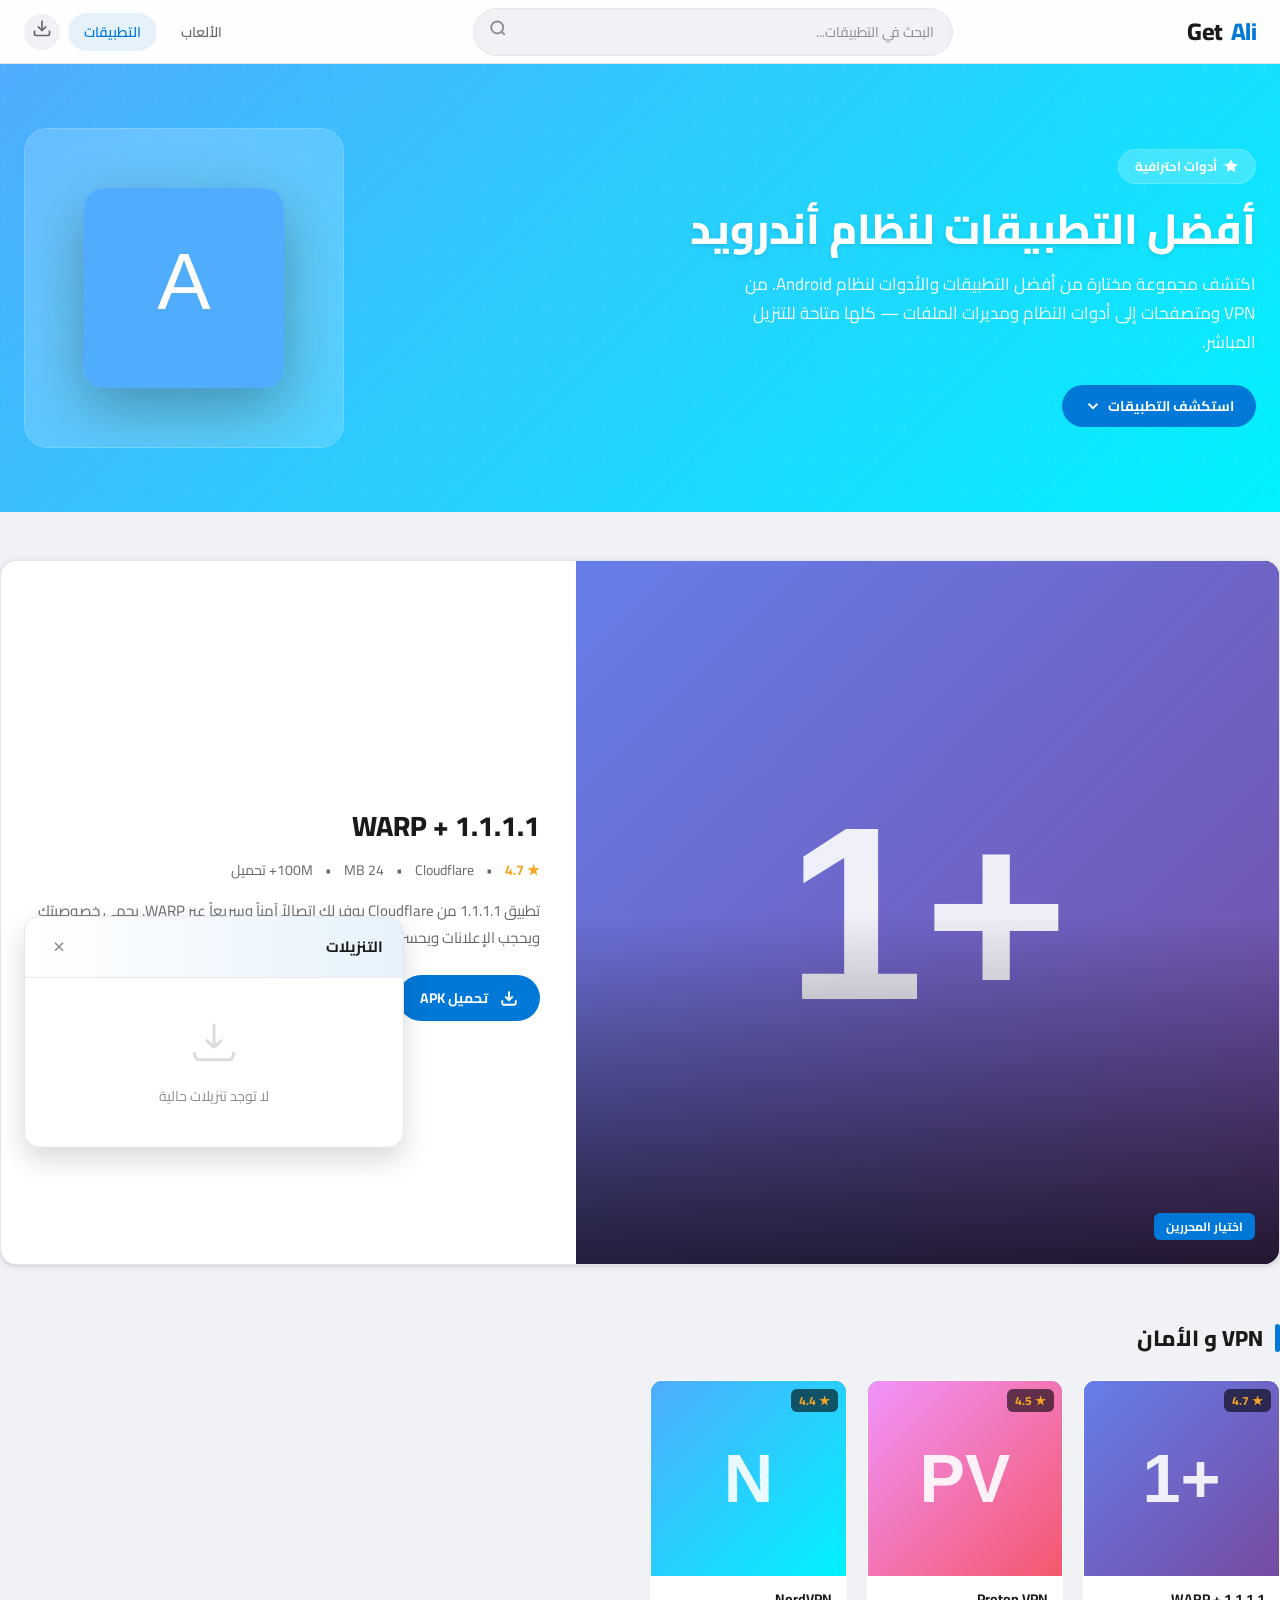
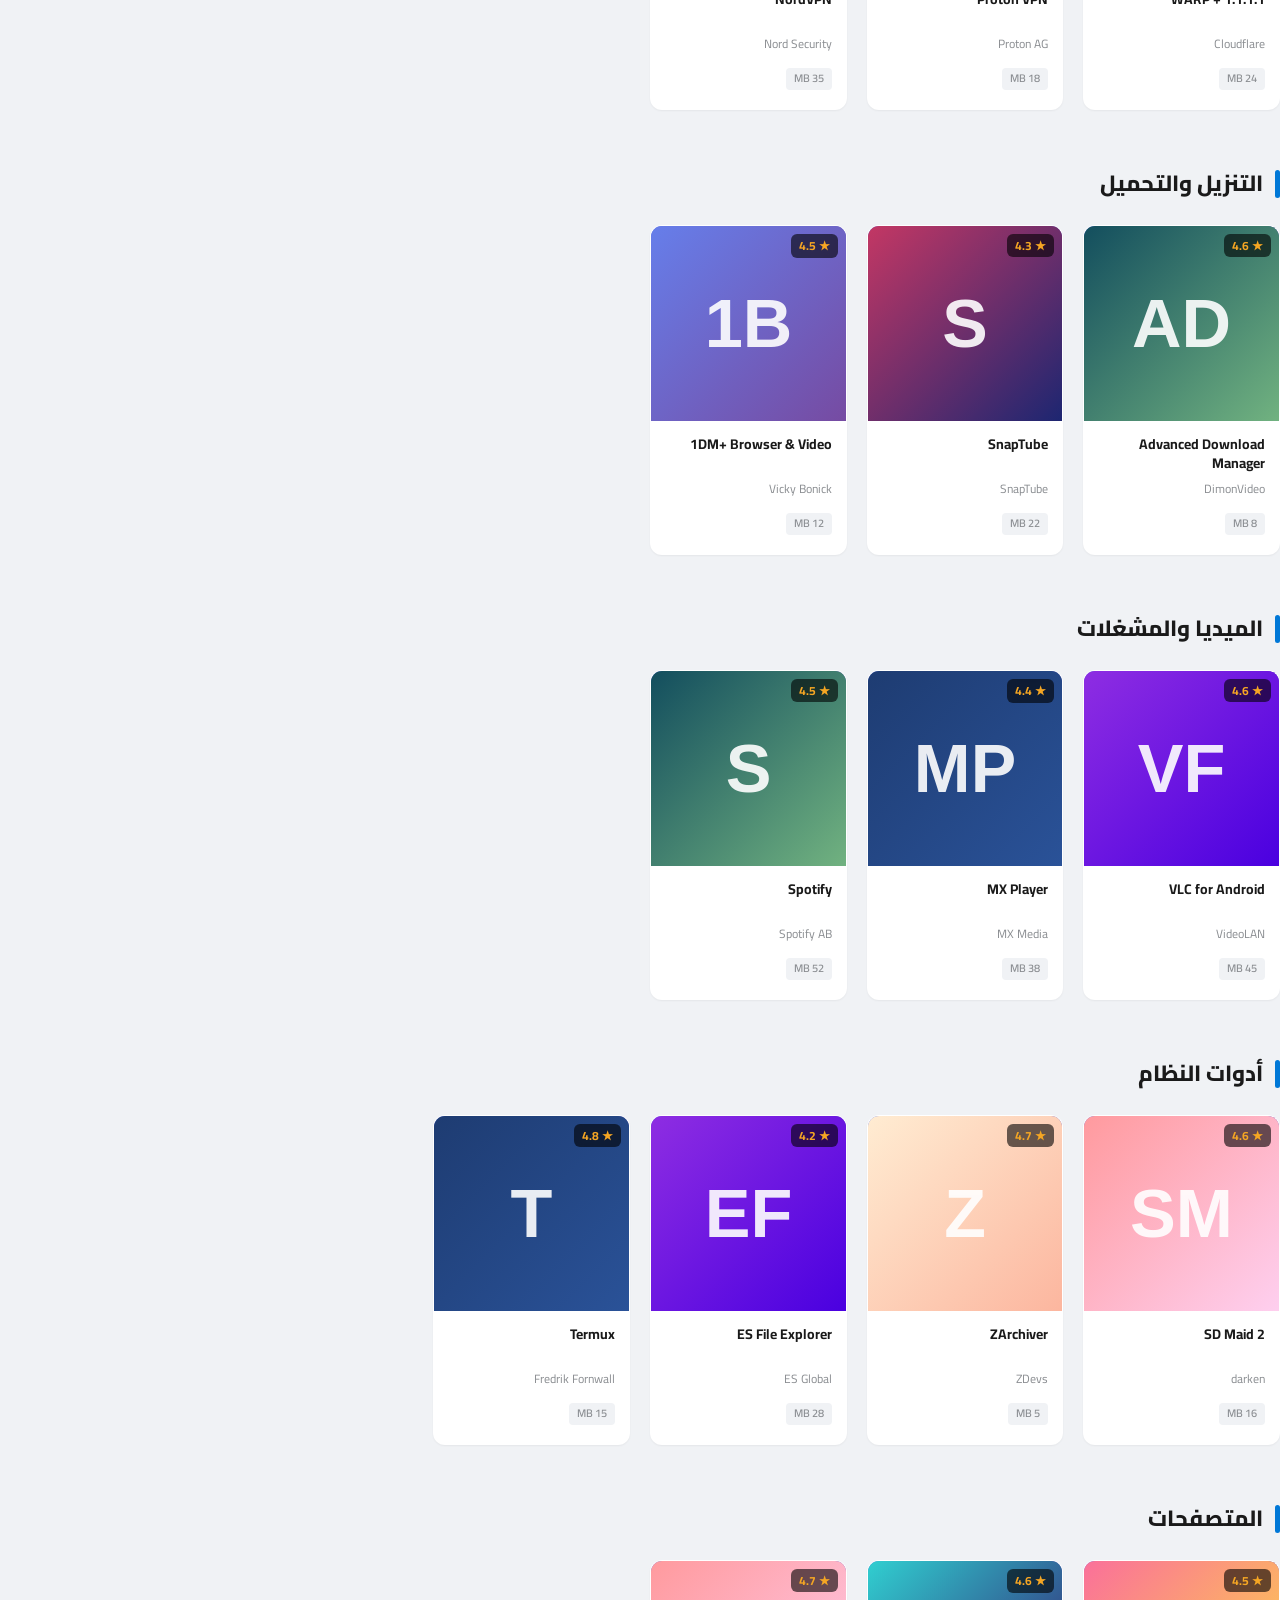
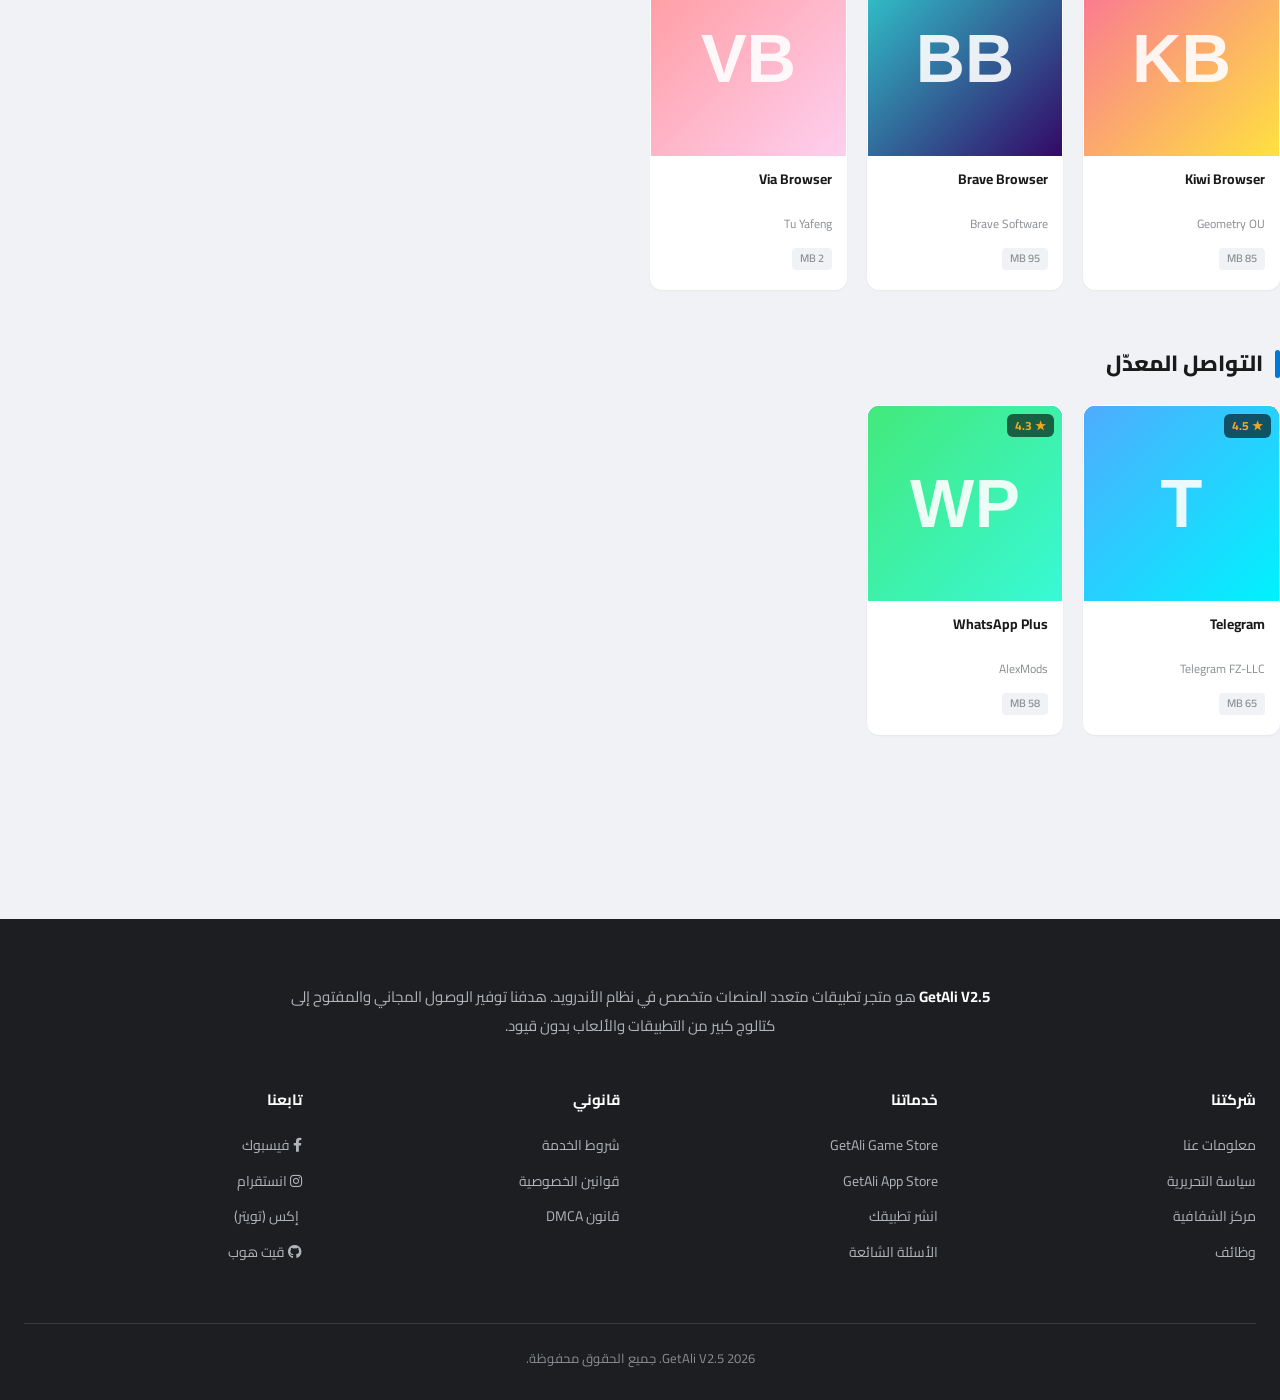
==== apps.html @ 80eda9e8 "Add files via upload" ====
<!DOCTYPE html>
<html lang="ar" dir="rtl">
<head>
  <meta charset="UTF-8">
  <meta name="viewport" content="width=device-width, initial-scale=1.0">
  <meta name="description" content="أفضل التطبيقات والأدوات لنظام أندرويد - VPN، متصفحات، أدوات نظام">
  <meta name="theme-color" content="#0078d7">
  <title>التطبيقات والأدوات | GetAli V2.5</title>

  <!-- Preconnect -->
  <link rel="preconnect" href="https://fonts.googleapis.com">
  <link rel="preconnect" href="https://fonts.gstatic.com" crossorigin>
  <link href="https://fonts.googleapis.com/css2?family=Cairo:wght@400;500;600;700;800&display=swap" rel="stylesheet">

  <!-- Styles -->
  <link rel="stylesheet" href="css/style.css">

  <!-- Favicon -->
  <link rel="icon" type="image/svg+xml" href="20250507_232838.png">
  <link rel="stylesheet" href="https://cdnjs.cloudflare.com/ajax/libs/font-awesome/6.0.0/css/all.min.css">
</head>
<body>

  <!-- Toast Container -->
  <div class="toast-container" id="toastContainer" aria-live="polite" aria-atomic="true"></div>

  <!-- Download Panel -->
  <div class="download-panel" id="downloadPanel" aria-label="لوحة التنزيلات">
    <div class="download-header">
      <h3>التنزيلات <span class="count" id="downloadCount" style="display:none">0</span></h3>
      <button class="download-close" id="downloadClose" aria-label="إغلاق اللوحة">
        <svg width="16" height="16" viewBox="0 0 24 24" fill="none" stroke="currentColor" stroke-width="2.5">
          <line x1="18" y1="6" x2="6" y2="18"/><line x1="6" y1="6" x2="18" y2="18"/>
        </svg>
      </button>
    </div>
    <div class="download-list" id="downloadList">
      <div class="download-empty">
        <svg viewBox="0 0 24 24" fill="none" stroke="currentColor" stroke-width="1.5">
          <path d="M12 15V3m0 12l-4-4m4 4l4-4M2 17l.621 2.485A2 2 0 0 0 4.561 21h14.878a2 2 0 0 0 1.94-1.515L22 17"/>
        </svg>
        <div>لا توجد تنزيلات حالية</div>
      </div>
    </div>
  </div>

  <!-- Header -->
  <header class="site-header">
    <div class="container">
      <nav class="navbar" role="navigation" aria-label="القائمة الرئيسية">
        <a href="index.html" class="brand" aria-label="GetAli الرئيسية">
          <span>Ali</span>Get
        </a>

        <div class="search-bar">
          <input type="search" id="searchInput" placeholder="البحث في التطبيقات..." aria-label="البحث في التطبيقات" autocomplete="off">
          <span class="search-icon">
            <svg width="18" height="18" viewBox="0 0 24 24" fill="none" stroke="currentColor" stroke-width="2.5">
              <circle cx="11" cy="11" r="8"/><line x1="21" y1="21" x2="16.65" y2="16.65"/>
            </svg>
          </span>
        </div>

        <div class="nav-menu">
          <a href="index.html" class="nav-link" id="navGames">الألعاب</a>
          <a href="apps.html" class="nav-link active" id="navApps">التطبيقات</a>

          <button class="btn-icon" id="downloadToggle" aria-label="التنزيلات">
            <svg width="20" height="20" viewBox="0 0 24 24" fill="none" stroke="currentColor" stroke-width="2">
              <path d="M21 15v4a2 2 0 0 1-2 2H5a2 2 0 0 1-2-2v-4"/><polyline points="7 10 12 15 17 10"/><line x1="12" y1="15" x2="12" y2="3"/>
            </svg>
            <span class="badge-count" id="downloadBadge" style="display:none">0</span>
          </button>
        </div>
      </nav>
    </div>
  </header>

  <!-- Hero Section -->
  <section class="hero hero-apps" aria-label="مقدمة">
    <div class="container">
      <div class="hero-content">
        <div class="hero-text">
          <span class="hero-tag">
            <svg width="16" height="16" viewBox="0 0 24 24" fill="currentColor"><polygon points="12 2 15.09 8.26 22 9.27 17 14.14 18.18 21.02 12 17.77 5.82 21.02 7 14.14 2 9.27 8.91 8.26 12 2"/></svg>
            أدوات احترافية
          </span>
          <h1 class="hero-title">أفضل التطبيقات لنظام أندرويد</h1>
          <p class="hero-desc">
            اكتشف مجموعة مختارة من أفضل التطبيقات والأدوات لنظام Android.
            من VPN ومتصفحات إلى أدوات النظام ومديرات الملفات — كلها متاحة للتنزيل المباشر.
          </p>
          <a href="#store" class="btn btn-primary">
            استكشف التطبيقات
            <svg width="18" height="18" viewBox="0 0 24 24" fill="none" stroke="currentColor" stroke-width="2.5"><polyline points="6 9 12 15 18 9"/></svg>
          </a>
        </div>
        <div class="hero-visual">
          <img src="images/apps/hero-apps.png" alt="تطبيقات Android" class="hero-img"
               onerror="this.src='data:image/svg+xml,%3Csvg xmlns=%22http://www.w3.org/2000/svg%22 width=%22200%22 height=%22200%22%3E%3Crect fill=%22%234facfe%22 width=%22200%22 height=%22200%22 rx=%2220%22/%3E%3Ctext x=%2250%25%22 y=%2250%25%22 dominant-baseline=%22middle%22 text-anchor=%22middle%22 font-family=%22Arial%22 font-size=%2280%22 fill=%22white%22%3EA%3C/text%3E%3C/svg%3E'">
        </div>
      </div>
    </div>
  </section>

  <!-- Main Content -->
  <main class="main-content container" id="store" role="main">
    <div id="sectionsContainer">
      <!-- Loading skeletons -->
      <div style="display:grid;grid-template-columns:repeat(auto-fill,minmax(170px,1fr));gap:20px;margin-top:40px">
        <div class="skeleton" style="height:220px;border-radius:12px"></div>
        <div class="skeleton" style="height:220px;border-radius:12px"></div>
        <div class="skeleton" style="height:220px;border-radius:12px"></div>
        <div class="skeleton" style="height:220px;border-radius:12px"></div>
        <div class="skeleton" style="height:220px;border-radius:12px"></div>
        <div class="skeleton" style="height:220px;border-radius:12px"></div>
        <div class="skeleton" style="height:220px;border-radius:12px"></div>
        <div class="skeleton" style="height:220px;border-radius:12px"></div>
      </div>
    </div>
  </main>

  <!-- Footer -->
  <footer class="site-footer" role="contentinfo">
    <div class="container">
      <div class="footer-top">
        <strong>GetAli V2.5</strong> هو متجر تطبيقات متعدد المنصات متخصص في نظام الأندرويد.
        هدفنا توفير الوصول المجاني والمفتوح إلى كتالوج كبير من التطبيقات والألعاب بدون قيود.
      </div>
      <div class="footer-grid">
        <div class="footer-col">
          <h4>شركتنا</h4>
          <ul><li><a href="#">معلومات عنا</a></li><li><a href="#">سياسة التحريرية</a></li><li><a href="#">مركز الشفافية</a></li><li><a href="#">وظائف</a></li></ul>
        </div>
        <div class="footer-col">
          <h4>خدماتنا</h4>
          <ul><li><a href="index.html">GetAli Game Store</a></li><li><a href="apps.html">GetAli App Store</a></li><li><a href="#">انشر تطبيقك</a></li><li><a href="#">الأسئلة الشائعة</a></li></ul>
        </div>
        <div class="footer-col">
          <h4>قانوني</h4>
          <ul><li><a href="#">شروط الخدمة</a></li><li><a href="#">قوانين الخصوصية</a></li><li><a href="#">قانون DMCA</a></li></ul>
        </div>
        <div class="footer-col">
          <h4>تابعنا</h4>
          <ul class="social-links">
            <li><a href="#"><i class="fab fa-facebook-f"></i> فيسبوك</a></li>
            <li><a href="#"><i class="fab fa-instagram"></i> انستقرام</a></li>
            <li><a href="#"><i class="fab fa-x-twitter"></i> إكس (تويتر)</a></li>
            <li><a href="#"><i class="fab fa-github"></i> قيت هوب</a></li>
          </ul>
        </div>
      </div>
      <div class="footer-bottom">
        <p> 2026 GetAli V2.5. جميع الحقوق محفوظة.</p>
      </div>
    </div>
  </footer>

  <!-- Scripts -->
  <script src="js/download-manager.js"></script>
  <script src="js/apps.js"></script>
</body>
</html>
---- css/style.css ----
/* ============================================
   GetAli V2.5 - Professional App & Game Store
   Version: 2.5.0
   ============================================ */

/* ---- CSS Variables & Theme ---- */
:root {
  --primary: #0078d7;
  --primary-dark: #005a9e;
  --primary-light: #e6f2fb;
  --accent: #00c853;
  --accent-dark: #009624;
  --bg: #f0f2f5;
  --surface: #ffffff;
  --text: #1a1a1a;
  --text-secondary: #65676b;
  --text-muted: #8a8d91;
  --border: #dddfe2;
  --border-light: #e4e6eb;
  --shadow-sm: 0 1px 2px rgba(0,0,0,0.05);
  --shadow: 0 1px 3px rgba(0,0,0,0.1), 0 2px 8px rgba(0,0,0,0.08);
  --shadow-md: 0 4px 12px rgba(0,0,0,0.12);
  --shadow-lg: 0 12px 28px rgba(0,0,0,0.15);
  --radius-sm: 8px;
  --radius: 12px;
  --radius-lg: 16px;
  --transition: all 0.25s cubic-bezier(0.4, 0, 0.2, 1);
  --font: 'Cairo', -apple-system, BlinkMacSystemFont, 'Segoe UI', sans-serif;
  --header-height: 64px;
  --gradient-games: linear-gradient(135deg, #667eea 0%, #764ba2 100%);
  --gradient-apps: linear-gradient(135deg, #4facfe 0%, #00f2fe 100%);
}

/* ---- Reset & Base ---- */
*, *::before, *::after { margin: 0; padding: 0; box-sizing: border-box; }
html { scroll-behavior: smooth; }
body {
  font-family: var(--font);
  background: var(--bg);
  color: var(--text);
  line-height: 1.6;
  direction: rtl;
  min-height: 100vh;
  -webkit-font-smoothing: antialiased;
}
img { max-width: 100%; height: auto; display: block; }
a { text-decoration: none; color: inherit; }
button { font-family: inherit; border: none; background: none; cursor: pointer; }

/* ---- Utilities ---- */
.container { max-width: 1280px; margin: 0 auto; padding: 0 24px; }
.sr-only { position: absolute; width: 1px; height: 1px; padding: 0; margin: -1px; overflow: hidden; clip: rect(0,0,0,0); white-space: nowrap; border-width: 0; }

/* ---- Header ---- */
.site-header {
  position: fixed; top: 0; right: 0; left: 0;
  height: var(--header-height);
  background: rgba(255,255,255,0.92);
  backdrop-filter: blur(12px) saturate(180%);
  border-bottom: 1px solid var(--border-light);
  z-index: 1000;
  transition: var(--transition);
}
.site-header.scrolled { box-shadow: var(--shadow); }
.navbar {
  display: flex; align-items: center; justify-content: space-between;
  height: var(--header-height); gap: 24px;
}
.brand { display: flex; align-items: center; gap: 8px; font-size: 24px; font-weight: 800; color: var(--text); letter-spacing: -0.5px; flex-shrink: 0; }
.brand span { color: var(--primary); }
.search-bar { flex: 1; max-width: 480px; position: relative; }
.search-bar input {
  width: 100%; padding: 10px 18px 10px 44px;
  border: 1px solid var(--border-light); border-radius: 24px;
  background: var(--bg); font-family: inherit; font-size: 14px;
  transition: var(--transition); color: var(--text);
}
.search-bar input:focus { outline: none; border-color: var(--primary); background: var(--surface); box-shadow: 0 0 0 3px var(--primary-light); }
.search-bar input::placeholder { color: var(--text-muted); }
.search-icon { position: absolute; left: 16px; top: 50%; transform: translateY(-50%); color: var(--text-muted); pointer-events: none; }
.nav-menu { display: flex; align-items: center; gap: 8px; }
.nav-link { padding: 8px 16px; border-radius: 20px; font-weight: 600; font-size: 14px; color: var(--text-secondary); transition: var(--transition); white-space: nowrap; }
.nav-link:hover { background: var(--bg); color: var(--text); }
.nav-link.active { color: var(--primary); background: var(--primary-light); }

/* ---- Buttons ---- */
.btn { display: inline-flex; align-items: center; justify-content: center; gap: 6px; padding: 10px 22px; border-radius: 24px; font-weight: 700; font-size: 14px; transition: var(--transition); cursor: pointer; border: none; }
.btn-primary { background: var(--primary); color: #fff; }
.btn-primary:hover { background: var(--primary-dark); transform: translateY(-1px); box-shadow: var(--shadow-md); }
.btn-secondary { background: var(--bg); color: var(--text); border: 1px solid var(--border); }
.btn-secondary:hover { background: var(--border-light); }
.btn-sm { padding: 6px 14px; font-size: 13px; }
.btn-lg { padding: 14px 32px; font-size: 16px; }
.btn-icon { width: 36px; height: 36px; padding: 0; border-radius: 50%; background: var(--bg); color: var(--text-secondary); position: relative; }
.btn-icon:hover { background: var(--border-light); color: var(--text); }
.badge-count { position: absolute; top: -4px; right: -4px; background: var(--accent); color: #fff; font-size: 10px; font-weight: 800; width: 18px; height: 18px; border-radius: 50%; display: flex; align-items: center; justify-content: center; border: 2px solid var(--surface); }

/* ---- Hero Section ---- */
.hero { margin-top: var(--header-height); background: var(--gradient-games); padding: 64px 0; position: relative; overflow: hidden; }
.hero-apps { background: var(--gradient-apps); }
.hero::before {
  content: ''; position: absolute; inset: 0;
  background: url("data:image/svg+xml,%3Csvg width='60' height='60' viewBox='0 0 60 60' xmlns='http://www.w3.org/2000/svg'%3E%3Cg fill='none' fill-rule='evenodd'%3E%3Cg fill='%23ffffff' fill-opacity='0.06'%3E%3Cpath d='M36 34v-4h-2v4h-4v2h4v4h2v-4h4v-2h-4zm0-30V0h-2v4h-4v2h4v4h2V6h4V4h-4zM6 34v-4H4v4H0v2h4v4h2v-4h4v-2H6zM6 4V0H4v4H0v2h4v4h2V6h4V4H6z'/%3E%3C/g%3E%3C/g%3E%3C/svg%3E");
  opacity: 0.4;
}
.hero .container { position: relative; z-index: 1; }
.hero-content { display: flex; align-items: center; gap: 48px; }
.hero-text { flex: 1; color: #fff; }
.hero-tag { display: inline-flex; align-items: center; gap: 6px; background: rgba(255,255,255,0.2); backdrop-filter: blur(8px); padding: 6px 16px; border-radius: 20px; font-size: 13px; font-weight: 700; margin-bottom: 20px; border: 1px solid rgba(255,255,255,0.15); }
.hero-title { font-size: 42px; font-weight: 800; line-height: 1.2; margin-bottom: 16px; text-shadow: 0 2px 4px rgba(0,0,0,0.1); }
.hero-desc { font-size: 17px; opacity: 0.95; max-width: 520px; margin-bottom: 28px; line-height: 1.7; }
.hero-visual { flex: 0 0 320px; height: 320px; background: rgba(255,255,255,0.12); border-radius: 24px; display: flex; align-items: center; justify-content: center; border: 1px solid rgba(255,255,255,0.2); backdrop-filter: blur(4px); position: relative; overflow: hidden; }
.hero-visual::after { content: ''; position: absolute; width: 200%; height: 200%; background: radial-gradient(circle, rgba(255,255,255,0.15) 0%, transparent 70%); animation: pulse-glow 4s ease-in-out infinite; }
@keyframes pulse-glow { 0%, 100% { transform: scale(1); opacity: 0.5; } 50% { transform: scale(1.1); opacity: 0.8; } }
.hero-img { width: 200px; height: 200px; object-fit: cover; border-radius: 20px; box-shadow: 0 20px 60px rgba(0,0,0,0.3); position: relative; z-index: 1; transition: transform 0.5s ease; }
.hero-visual:hover .hero-img { transform: scale(1.05) rotate(-2deg); }

/* ---- Main Content ---- */
.main-content { padding: 48px 0; }
.section { margin-bottom: 56px; }
.section-header { display: flex; align-items: center; justify-content: space-between; margin-bottom: 24px; }
.section-title { display: flex; align-items: center; gap: 12px; font-size: 22px; font-weight: 800; color: var(--text); }
.section-title::before { content: ''; width: 5px; height: 28px; background: var(--primary); border-radius: 3px; }
.section-action { color: var(--primary); font-weight: 700; font-size: 14px; display: flex; align-items: center; gap: 4px; transition: var(--transition); }
.section-action:hover { gap: 8px; }

/* ---- Featured Card ---- */
.featured-card { background: var(--surface); border-radius: var(--radius-lg); overflow: hidden; box-shadow: var(--shadow); display: flex; margin-bottom: 56px; transition: var(--transition); border: 1px solid var(--border-light); cursor: pointer; }
.featured-card:hover { box-shadow: var(--shadow-md); transform: translateY(-2px); }
.featured-media { flex: 0 0 55%; min-height: 300px; position: relative; overflow: hidden; background: linear-gradient(45deg, #1a1a2e, #16213e); }
.featured-media img { width: 100%; height: 100%; object-fit: cover; transition: transform 0.6s ease; }
.featured-card:hover .featured-media img { transform: scale(1.05); }
.featured-overlay { position: absolute; inset: 0; background: linear-gradient(to top, rgba(0,0,0,0.7) 0%, transparent 50%); display: flex; align-items: flex-end; padding: 24px; }
.featured-badge { background: var(--primary); color: #fff; padding: 4px 12px; border-radius: 6px; font-size: 12px; font-weight: 700; }
.featured-body { flex: 1; padding: 36px; display: flex; flex-direction: column; justify-content: center; }
.featured-title { font-size: 28px; font-weight: 800; margin-bottom: 10px; color: var(--text); }
.featured-meta { display: flex; align-items: center; gap: 12px; margin-bottom: 16px; color: var(--text-secondary); font-size: 14px; flex-wrap: wrap; }
.featured-meta .rating { display: flex; align-items: center; gap: 4px; color: #f5a623; font-weight: 700; }
.featured-desc { color: var(--text-secondary); line-height: 1.8; margin-bottom: 24px; font-size: 15px; display: -webkit-box; -webkit-line-clamp: 3; -webkit-box-orient: vertical; overflow: hidden; }
.featured-actions { display: flex; gap: 12px; flex-wrap: wrap; }

/* ---- Games Grid ---- */
.games-grid { display: grid; grid-template-columns: repeat(auto-fill, minmax(170px, 1fr)); gap: 20px; }
.game-card { background: var(--surface); border-radius: var(--radius); overflow: hidden; box-shadow: var(--shadow-sm); transition: var(--transition); cursor: pointer; position: relative; border: 1px solid transparent; }
.game-card:hover { transform: translateY(-4px); box-shadow: var(--shadow-md); border-color: var(--border-light); }
.game-thumb { width: 100%; aspect-ratio: 1; position: relative; overflow: hidden; background: linear-gradient(135deg, #667eea 0%, #764ba2 100%); }
.game-thumb img { width: 100%; height: 100%; object-fit: cover; transition: transform 0.4s ease; }
.game-card:hover .game-thumb img { transform: scale(1.08); }
.game-rating { position: absolute; top: 8px; right: 8px; background: rgba(0,0,0,0.6); backdrop-filter: blur(4px); color: #f5a623; padding: 2px 8px; border-radius: 6px; font-size: 12px; font-weight: 700; display: flex; align-items: center; gap: 3px; }
.game-info { padding: 14px; }
.game-title { font-size: 14px; font-weight: 700; color: var(--text); line-height: 1.4; display: -webkit-box; -webkit-line-clamp: 2; -webkit-box-orient: vertical; overflow: hidden; min-height: 40px; margin-bottom: 4px; }
.game-dev { font-size: 12px; color: var(--text-muted); margin-bottom: 10px; }
.game-footer { display: flex; align-items: center; justify-content: space-between; margin-top: auto; }
.game-size { font-size: 11px; color: var(--text-muted); background: var(--bg); padding: 2px 8px; border-radius: 4px; font-weight: 600; }

/* Card actions */
.app-card-actions { display: flex; align-items: center; gap: 6px; }
.details-link {
  width: 32px; height: 32px; border-radius: 50%; background: var(--bg); color: var(--text-secondary);
  display: flex; align-items: center; justify-content: center; opacity: 0; transform: translateY(8px);
  transition: var(--transition);
}
.details-link:hover { background: var(--primary); color: #fff; transform: translateY(0) scale(1.1); }
.game-card:hover .details-link { opacity: 1; transform: translateY(0); }

.download-btn { width: 32px; height: 32px; border-radius: 50%; background: var(--primary); color: #fff; display: flex; align-items: center; justify-content: center; opacity: 0; transform: translateY(8px); transition: var(--transition); box-shadow: 0 2px 8px rgba(0,120,215,0.3); }
.download-btn:hover { background: var(--primary-dark); transform: translateY(0) scale(1.1); }
.game-card:hover .download-btn { opacity: 1; transform: translateY(0); }

/* ---- Download Panel ---- */
.download-panel { position: fixed; bottom: 24px; left: 24px; width: 380px; max-width: calc(100vw - 48px); background: var(--surface); border-radius: var(--radius-lg); box-shadow: var(--shadow-lg); border: 1px solid var(--border-light); z-index: 999; transform: translateY(calc(100% + 40px)); transition: transform 0.4s cubic-bezier(0.16, 1, 0.3, 1); overflow: hidden; }
.download-panel.open { transform: translateY(0); }
.download-header { display: flex; align-items: center; justify-content: space-between; padding: 16px 20px; border-bottom: 1px solid var(--border-light); background: linear-gradient(to left, var(--primary-light), transparent); }
.download-header h3 { font-size: 15px; font-weight: 700; display: flex; align-items: center; gap: 8px; }
.download-header h3 .count { background: var(--primary); color: #fff; font-size: 11px; padding: 2px 8px; border-radius: 10px; }
.download-close { width: 28px; height: 28px; border-radius: 50%; display: flex; align-items: center; justify-content: center; color: var(--text-muted); transition: var(--transition); }
.download-close:hover { background: var(--bg); color: var(--text); }
.download-list { max-height: 320px; overflow-y: auto; padding: 8px; }
.download-item { display: flex; align-items: center; gap: 12px; padding: 12px; border-radius: var(--radius-sm); transition: var(--transition); margin-bottom: 4px; }
.download-item:hover { background: var(--bg); }
.download-item:last-child { margin-bottom: 0; }
.download-item-thumb { width: 40px; height: 40px; border-radius: 8px; object-fit: cover; flex-shrink: 0; background: var(--border-light); }
.download-item-info { flex: 1; min-width: 0; }
.download-item-name { font-size: 13px; font-weight: 700; color: var(--text); white-space: nowrap; overflow: hidden; text-overflow: ellipsis; margin-bottom: 2px; }
.download-item-meta { font-size: 11px; color: var(--text-muted); display: flex; align-items: center; gap: 8px; }
.download-progress-bar { width: 100%; height: 4px; background: var(--border-light); border-radius: 2px; margin-top: 6px; overflow: hidden; }
.download-progress-fill { height: 100%; background: linear-gradient(90deg, var(--primary), var(--accent)); border-radius: 2px; transition: width 0.3s ease; width: 0%; }
.download-item-actions { display: flex; gap: 4px; }
.download-item-actions button { width: 28px; height: 28px; border-radius: 50%; display: flex; align-items: center; justify-content: center; color: var(--text-muted); transition: var(--transition); }
.download-item-actions button:hover { background: var(--border-light); color: var(--text); }
.download-item-actions .cancel-btn:hover { background: #fee2e2; color: #dc2626; }
.download-item.completed .download-progress-fill { background: var(--accent); }
.download-empty { text-align: center; padding: 32px 20px; color: var(--text-muted); font-size: 14px; }
.download-empty svg { width: 48px; height: 48px; margin-bottom: 12px; opacity: 0.3; }

/* ---- Toast Notifications ---- */
.toast-container { position: fixed; top: calc(var(--header-height) + 16px); left: 24px; z-index: 1001; display: flex; flex-direction: column; gap: 10px; pointer-events: none; }
.toast { background: var(--surface); border-radius: var(--radius); padding: 14px 20px; box-shadow: var(--shadow-lg); border-right: 4px solid var(--primary); display: flex; align-items: center; gap: 12px; min-width: 280px; max-width: 360px; transform: translateX(calc(100% + 40px)); opacity: 0; transition: all 0.4s cubic-bezier(0.16, 1, 0.3, 1); pointer-events: auto; }
.toast.show { transform: translateX(0); opacity: 1; }
.toast.success { border-right-color: var(--accent); }
.toast.error { border-right-color: #e53e3e; }
.toast.warning { border-right-color: #f5a623; }
.toast-icon { width: 32px; height: 32px; border-radius: 50%; display: flex; align-items: center; justify-content: center; flex-shrink: 0; font-size: 16px; }
.toast.success .toast-icon { background: #dcfce7; }
.toast.error .toast-icon { background: #fee2e2; }
.toast.warning .toast-icon { background: #fef3c7; }
.toast-content { flex: 1; }
.toast-title { font-weight: 700; font-size: 14px; margin-bottom: 2px; }
.toast-msg { font-size: 13px; color: var(--text-secondary); }

/* ============================================
   DETAIL PAGE STYLES
   ============================================ */

.detail-page { padding-top: 32px; }

/* Back Link */
.detail-back { display: flex; align-items: center; justify-content: space-between; margin-bottom: 24px; }
.back-link { display: inline-flex; align-items: center; gap: 8px; color: var(--text-secondary); font-weight: 600; font-size: 14px; transition: var(--transition); }
.back-link:hover { color: var(--primary); }
.back-link svg { transition: transform 0.2s; }
.back-link:hover svg { transform: translateX(4px); }
.detail-category { font-size: 13px; color: var(--text-muted); background: var(--primary-light); padding: 4px 12px; border-radius: 12px; font-weight: 600; }

/* Hero */
.detail-hero { position: relative; border-radius: var(--radius-lg); overflow: hidden; margin-bottom: 24px; min-height: 260px; }
.detail-hero-bg { position: absolute; inset: 0; background-size: cover; background-position: center; filter: blur(20px) brightness(0.5); transform: scale(1.1); }
.detail-hero-overlay { position: absolute; inset: 0; background: linear-gradient(to top, rgba(0,0,0,0.8) 0%, rgba(0,0,0,0.3) 50%, rgba(0,0,0,0.1) 100%); }
.detail-hero-content { position: relative; z-index: 1; display: flex; align-items: flex-end; gap: 24px; padding: 32px; }
.detail-icon { flex-shrink: 0; width: 120px; height: 120px; border-radius: 24px; overflow: hidden; box-shadow: 0 8px 32px rgba(0,0,0,0.3); border: 3px solid rgba(255,255,255,0.2); }
.detail-icon img { width: 100%; height: 100%; object-fit: cover; }
.detail-hero-info { flex: 1; color: #fff; }
.detail-title { font-size: 32px; font-weight: 800; margin-bottom: 10px; text-shadow: 0 2px 8px rgba(0,0,0,0.3); }
.detail-meta { display: flex; align-items: center; gap: 16px; margin-bottom: 12px; flex-wrap: wrap; }
.detail-meta span { display: inline-flex; align-items: center; gap: 6px; font-size: 14px; opacity: 0.9; }
.detail-meta i { font-size: 13px; }

/* Rating Bar */
.detail-rating-bar { display: flex; align-items: center; gap: 20px; flex-wrap: wrap; margin-top: 8px; }
.detail-stars { display: flex; align-items: center; gap: 2px; }
.detail-stars .star { font-size: 18px; }
.detail-stars .star.filled { color: #f5a623; }
.detail-stars .star.half { color: #f5a623; opacity: 0.7; }
.detail-stars .star.empty { color: rgba(255,255,255,0.4); }
.rating-number { margin-right: 6px; font-size: 18px; font-weight: 800; }
.detail-downloads, .detail-size { font-size: 14px; opacity: 0.9; }
.detail-downloads i, .detail-size i { margin-left: 4px; }

/* Download CTA */
.detail-download-cta { background: var(--surface); border-radius: var(--radius); padding: 24px; margin-bottom: 32px; display: flex; align-items: center; justify-content: space-between; flex-wrap: wrap; gap: 16px; box-shadow: var(--shadow); border: 1px solid var(--border-light); }
.detail-download-info { display: flex; align-items: center; gap: 12px; color: var(--text-secondary); font-size: 13px; }
.detail-download-info .sep { color: var(--border); }

/* Sections */
.detail-section { background: var(--surface); border-radius: var(--radius); padding: 28px; margin-bottom: 24px; box-shadow: var(--shadow-sm); border: 1px solid var(--border-light); }
.detail-section-title { font-size: 18px; font-weight: 800; color: var(--text); margin-bottom: 20px; display: flex; align-items: center; gap: 10px; }
.detail-section-title i { color: var(--primary); font-size: 16px; }

/* Description */
.detail-description { color: var(--text-secondary); line-height: 1.9; font-size: 15px; }

/* Features List */
.detail-features-list { list-style: none; display: grid; grid-template-columns: repeat(auto-fill, minmax(250px, 1fr)); gap: 12px; }
.detail-features-list li { display: flex; align-items: center; gap: 10px; color: var(--text); font-size: 14px; padding: 10px 14px; background: var(--bg); border-radius: var(--radius-sm); }
.detail-features-list li svg { color: var(--accent); flex-shrink: 0; }

/* Requirements List */
.detail-requirements-list { list-style: none; display: flex; flex-direction: column; gap: 10px; }
.detail-requirements-list li { display: flex; align-items: center; gap: 10px; color: var(--text-secondary); font-size: 14px; }
.detail-requirements-list li svg { color: var(--primary); flex-shrink: 0; }

/* Changelog */
.detail-changelog-list { list-style: none; display: flex; flex-direction: column; gap: 10px; }
.detail-changelog-list li { display: flex; align-items: center; gap: 12px; color: var(--text-secondary); font-size: 14px; padding: 8px 12px; background: var(--bg); border-radius: var(--radius-sm); }
.changelog-dot { width: 8px; height: 8px; border-radius: 50%; background: var(--primary); flex-shrink: 0; }

/* Info Grid */
.detail-info-grid { display: grid; grid-template-columns: repeat(auto-fill, minmax(160px, 1fr)); gap: 16px; }
.info-card { background: var(--bg); padding: 16px; border-radius: var(--radius-sm); text-align: center; }
.info-label { font-size: 12px; color: var(--text-muted); margin-bottom: 6px; font-weight: 600; }
.info-value { font-size: 15px; font-weight: 800; color: var(--text); }
.star-small { color: #f5a623; }

/* Screenshots */
.screenshots-grid { display: flex; gap: 12px; overflow-x: auto; padding-bottom: 8px; scroll-snap-type: x mandatory; }
.screenshots-grid::-webkit-scrollbar { height: 6px; }
.screenshots-grid::-webkit-scrollbar-thumb { background: var(--border); border-radius: 3px; }
.screenshot-item { flex: 0 0 280px; border-radius: var(--radius-sm); overflow: hidden; scroll-snap-align: start; cursor: pointer; transition: var(--transition); }
.screenshot-item:hover { transform: translateY(-2px); box-shadow: var(--shadow-md); }
.screenshot-item img { width: 100%; height: 160px; object-fit: cover; }

/* Lightbox */
.lightbox { position: fixed; inset: 0; background: rgba(0,0,0,0.95); z-index: 2000; display: flex; align-items: center; justify-content: center; opacity: 0; visibility: hidden; transition: all 0.3s ease; cursor: zoom-out; }
.lightbox.active { opacity: 1; visibility: visible; }
.lightbox img { max-width: 90%; max-height: 90%; border-radius: var(--radius); box-shadow: 0 20px 60px rgba(0,0,0,0.5); }
.lightbox-close { position: absolute; top: 20px; left: 20px; width: 40px; height: 40px; border-radius: 50%; background: rgba(255,255,255,0.15); color: #fff; font-size: 24px; display: flex; align-items: center; justify-content: center; cursor: pointer; transition: var(--transition); border: none; }
.lightbox-close:hover { background: rgba(255,255,255,0.3); }

/* Loading / Error States */
.detail-loading { margin-top: 24px; }
.detail-error { text-align: center; padding: 100px 20px; color: var(--text-secondary); }
.detail-error h2 { color: var(--text); margin-bottom: 8px; }

/* ============================================
   FOOTER
   ============================================ */
.site-footer { background: #1c1e21; color: #b0b3b8; padding: 64px 0 32px; margin-top: 80px; }
.footer-top { text-align: center; max-width: 720px; margin: 0 auto 48px; font-size: 15px; line-height: 1.9; }
.footer-top strong { color: #fff; font-weight: 700; }
.footer-grid { display: grid; grid-template-columns: repeat(auto-fit, minmax(220px, 1fr)); gap: 40px; margin-bottom: 48px; }
.footer-col h4 { color: #fff; font-size: 15px; margin-bottom: 20px; font-weight: 700; }
.footer-col ul { list-style: none; }
.footer-col ul li { margin-bottom: 10px; }
.footer-col ul li a { color: #b0b3b8; font-size: 14px; transition: var(--transition); display: inline-block; }
.footer-col ul li a:hover { color: var(--primary); transform: translateX(-4px); }
.footer-bottom { border-top: 1px solid #3a3b3c; padding-top: 24px; text-align: center; font-size: 13px; color: #8a8d91; }

/* Social Links */
.social-links { list-style: none; padding: 0; }
.social-links li { margin-bottom: 10px; }
.social-links a { text-decoration: none; color: #ccc; transition: 0.3s; display: flex; align-items: center; gap: 10px; }
.social-links a:hover { color: #fff; padding-right: 5px; }

/* ============================================
   LOADING SKELETON
   ============================================ */
.skeleton {
  background: linear-gradient(90deg, var(--bg) 25%, var(--border-light) 50%, var(--bg) 75%);
  background-size: 200% 100%;
  animation: skeleton-loading 1.5s infinite;
  border-radius: var(--radius);
}
@keyframes skeleton-loading { 0% { background-position: 200% 0; } 100% { background-position: -200% 0; } }

/* ============================================
   SCROLLBAR
   ============================================ */
::-webkit-scrollbar { width: 8px; }
::-webkit-scrollbar-track { background: transparent; }
::-webkit-scrollbar-thumb { background: #c1c1c1; border-radius: 4px; }
::-webkit-scrollbar-thumb:hover { background: #a8a8a8; }

/* ============================================
   RESPONSIVE
   ============================================ */
@media (max-width: 768px) {
  :root { --header-height: 56px; }
  .container { padding: 0 16px; }
  .search-bar { display: none; }
  .nav-menu .nav-link:not(.active) { display: none; }

  .hero { padding: 40px 0; }
  .hero-content { flex-direction: column; text-align: center; gap: 32px; }
  .hero-title { font-size: 28px; }
  .hero-visual { flex: none; width: 220px; height: 220px; }
  .hero-img { width: 140px; height: 140px; }

  .featured-card { flex-direction: column; }
  .featured-media { flex: none; min-height: 200px; }
  .featured-body { padding: 24px; }
  .featured-title { font-size: 22px; }

  .games-grid { grid-template-columns: repeat(auto-fill, minmax(140px, 1fr)); gap: 14px; }
  .download-btn, .details-link { opacity: 1; transform: translateY(0); }

  .download-panel { left: 12px; right: 12px; width: auto; bottom: 12px; }
  .toast-container { left: 16px; right: 16px; align-items: stretch; }
  .toast { max-width: none; min-width: auto; }

  /* Detail page mobile */
  .detail-hero-content { flex-direction: column; align-items: center; text-align: center; padding: 24px; }
  .detail-icon { width: 90px; height: 90px; }
  .detail-title { font-size: 22px; }
  .detail-meta { justify-content: center; }
  .detail-rating-bar { justify-content: center; }
  .detail-download-cta { flex-direction: column; text-align: center; }
  .detail-features-list { grid-template-columns: 1fr; }
  .detail-info-grid { grid-template-columns: repeat(2, 1fr); }
  .screenshot-item { flex: 0 0 240px; }
}
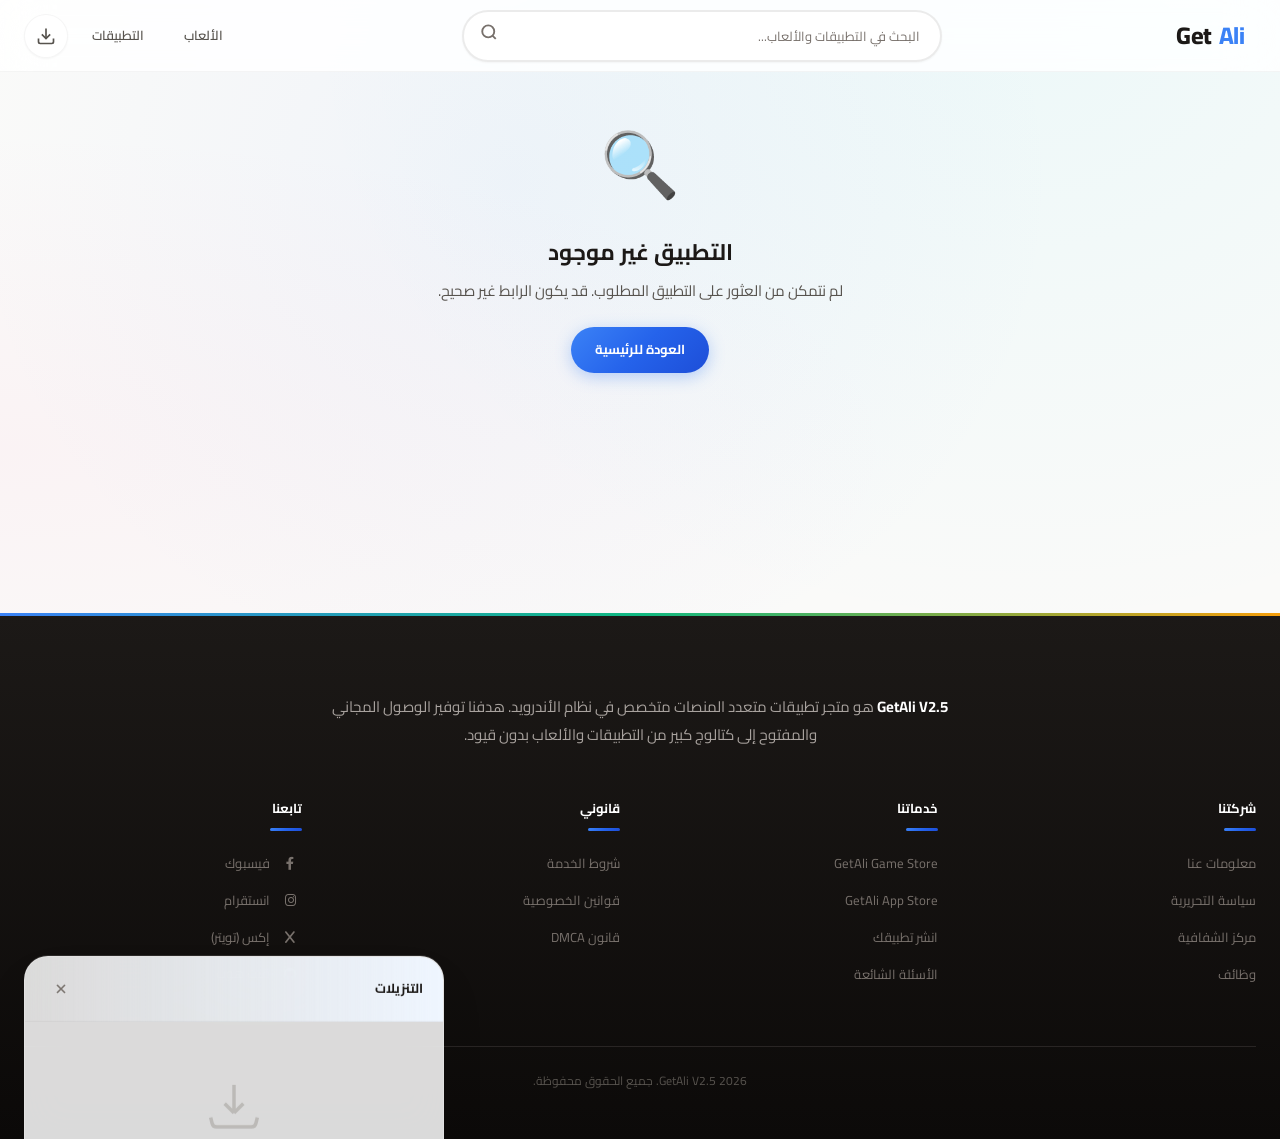
==== commit 83e98f7f: "Update app details and navigation in apps.html" ====
--- a/apps.html
+++ b/apps.html
@@ -3,9 +3,9 @@
 <head>
   <meta charset="UTF-8">
   <meta name="viewport" content="width=device-width, initial-scale=1.0">
-  <meta name="description" content="أفضل التطبيقات والأدوات لنظام أندرويد - VPN، متصفحات، أدوات نظام">
+  <meta name="description" content="تفاصيل التطبيق - معلومات شاملة والتقييمات والتنزيل">
   <meta name="theme-color" content="#0078d7">
-  <title>التطبيقات والأدوات | GetAli V2.5</title>
+  <title id="pageTitle">تفاصيل التطبيق | GetAli V2.5</title>
 
   <!-- Preconnect -->
   <link rel="preconnect" href="https://fonts.googleapis.com">
@@ -13,10 +13,9 @@
   <link href="https://fonts.googleapis.com/css2?family=Cairo:wght@400;500;600;700;800&display=swap" rel="stylesheet">
 
   <!-- Styles -->
-  <link rel="stylesheet" href="css/style.css">
-
-  <!-- Favicon -->
-  <link rel="icon" type="image/svg+xml" href="20250507_232838.png">
+  <link rel="stylesheet" href="/css/style-pro.css">
+    <!-- Favicon -->
+  <link rel="icon" type="image/svg+xml" href="/images/hero-games.png">
   <link rel="stylesheet" href="https://cdnjs.cloudflare.com/ajax/libs/font-awesome/6.0.0/css/all.min.css">
 </head>
 <body>
@@ -53,7 +52,7 @@
         </a>
 
         <div class="search-bar">
-          <input type="search" id="searchInput" placeholder="البحث في التطبيقات..." aria-label="البحث في التطبيقات" autocomplete="off">
+          <input type="search" id="searchInput" placeholder="البحث في التطبيقات والألعاب..." aria-label="البحث" autocomplete="off">
           <span class="search-icon">
             <svg width="18" height="18" viewBox="0 0 24 24" fill="none" stroke="currentColor" stroke-width="2.5">
               <circle cx="11" cy="11" r="8"/><line x1="21" y1="21" x2="16.65" y2="16.65"/>
@@ -63,7 +62,7 @@
 
         <div class="nav-menu">
           <a href="index.html" class="nav-link" id="navGames">الألعاب</a>
-          <a href="apps.html" class="nav-link active" id="navApps">التطبيقات</a>
+          <a href="apps.html" class="nav-link" id="navApps">التطبيقات</a>
 
           <button class="btn-icon" id="downloadToggle" aria-label="التنزيلات">
             <svg width="20" height="20" viewBox="0 0 24 24" fill="none" stroke="currentColor" stroke-width="2">
@@ -76,47 +75,27 @@
     </div>
   </header>
 
-  <!-- Hero Section -->
-  <section class="hero hero-apps" aria-label="مقدمة">
-    <div class="container">
-      <div class="hero-content">
-        <div class="hero-text">
-          <span class="hero-tag">
-            <svg width="16" height="16" viewBox="0 0 24 24" fill="currentColor"><polygon points="12 2 15.09 8.26 22 9.27 17 14.14 18.18 21.02 12 17.77 5.82 21.02 7 14.14 2 9.27 8.91 8.26 12 2"/></svg>
-            أدوات احترافية
-          </span>
-          <h1 class="hero-title">أفضل التطبيقات لنظام أندرويد</h1>
-          <p class="hero-desc">
-            اكتشف مجموعة مختارة من أفضل التطبيقات والأدوات لنظام Android.
-            من VPN ومتصفحات إلى أدوات النظام ومديرات الملفات — كلها متاحة للتنزيل المباشر.
-          </p>
-          <a href="#store" class="btn btn-primary">
-            استكشف التطبيقات
-            <svg width="18" height="18" viewBox="0 0 24 24" fill="none" stroke="currentColor" stroke-width="2.5"><polyline points="6 9 12 15 18 9"/></svg>
-          </a>
-        </div>
-        <div class="hero-visual">
-          <img src="images/apps/hero-apps.png" alt="تطبيقات Android" class="hero-img"
-               onerror="this.src='data:image/svg+xml,%3Csvg xmlns=%22http://www.w3.org/2000/svg%22 width=%22200%22 height=%22200%22%3E%3Crect fill=%22%234facfe%22 width=%22200%22 height=%22200%22 rx=%2220%22/%3E%3Ctext x=%2250%25%22 y=%2250%25%22 dominant-baseline=%22middle%22 text-anchor=%22middle%22 font-family=%22Arial%22 font-size=%2280%22 fill=%22white%22%3EA%3C/text%3E%3C/svg%3E'">
-        </div>
+  <!-- Detail Content -->
+  <main class="main-content container detail-page" id="detailContainer" role="main">
+    <!-- Loading State -->
+    <div class="detail-loading" id="detailLoading">
+      <div class="skeleton" style="height:300px;border-radius:16px;margin-bottom:24px"></div>
+      <div style="display:grid;grid-template-columns:1fr 1fr;gap:16px;margin-bottom:24px">
+        <div class="skeleton" style="height:120px;border-radius:12px"></div>
+        <div class="skeleton" style="height:120px;border-radius:12px"></div>
       </div>
+      <div class="skeleton" style="height:200px;border-radius:12px"></div>
     </div>
-  </section>
 
-  <!-- Main Content -->
-  <main class="main-content container" id="store" role="main">
-    <div id="sectionsContainer">
-      <!-- Loading skeletons -->
-      <div style="display:grid;grid-template-columns:repeat(auto-fill,minmax(170px,1fr));gap:20px;margin-top:40px">
-        <div class="skeleton" style="height:220px;border-radius:12px"></div>
-        <div class="skeleton" style="height:220px;border-radius:12px"></div>
-        <div class="skeleton" style="height:220px;border-radius:12px"></div>
-        <div class="skeleton" style="height:220px;border-radius:12px"></div>
-        <div class="skeleton" style="height:220px;border-radius:12px"></div>
-        <div class="skeleton" style="height:220px;border-radius:12px"></div>
-        <div class="skeleton" style="height:220px;border-radius:12px"></div>
-        <div class="skeleton" style="height:220px;border-radius:12px"></div>
-      </div>
+    <!-- Content rendered by JS -->
+    <div id="detailContent" style="display:none"></div>
+
+    <!-- Error State -->
+    <div class="detail-error" id="detailError" style="display:none">
+      <div style="font-size:64px;margin-bottom:16px">🔍</div>
+      <h2>التطبيق غير موجود</h2>
+      <p>لم نتمكن من العثور على التطبيق المطلوب. قد يكون الرابط غير صحيح.</p>
+      <a href="index.html" class="btn btn-primary" style="margin-top:24px">العودة للرئيسية</a>
     </div>
   </main>
 
@@ -143,10 +122,10 @@
         <div class="footer-col">
           <h4>تابعنا</h4>
           <ul class="social-links">
-            <li><a href="#"><i class="fab fa-facebook-f"></i> فيسبوك</a></li>
-            <li><a href="#"><i class="fab fa-instagram"></i> انستقرام</a></li>
-            <li><a href="#"><i class="fab fa-x-twitter"></i> إكس (تويتر)</a></li>
-            <li><a href="#"><i class="fab fa-github"></i> قيت هوب</a></li>
+            <li><a href="https://www.facebook.com/share/1DoWRyb1Ch/"><i class="fab fa-facebook-f"></i> فيسبوك</a></li>
+            <li><a href="https://www.instagram.com/alimol_hbh?igsh=djZjcTBuY3JoOGF0"><i class="fab fa-instagram"></i> انستقرام</a></li>
+            <li><a href="https://x.com/Aliopiilz3131A"><i class="fab fa-x"></i> إكس (تويتر)</a></li>
+            <li><a href="https://github.com/alimol31"><i class="fab fa-github"></i> قيت هوب</a></li>
           </ul>
         </div>
       </div>
@@ -158,6 +137,6 @@
 
   <!-- Scripts -->
   <script src="js/download-manager.js"></script>
-  <script src="js/apps.js"></script>
+  <script src="js/detail.js"></script>
 </body>
 </html>
--- a/css/style-pro.css
+++ b/css/style-pro.css
@@ -0,0 +1,2349 @@
+/* ============================================
+   GetAli V3.0 - 2026 Modern Design System
+   Version: 3.0.0
+   Theme: Liquid Glass + Vibrant Accents
+   ============================================ */
+
+/* ---- Design Tokens ---- */
+:root {
+  /* Primary - Electric Blue */
+  --primary-50: #eff6ff;
+  --primary-100: #dbeafe;
+  --primary-200: #bfdbfe;
+  --primary-300: #93c5fd;
+  --primary-400: #60a5fa;
+  --primary-500: #3b82f6;
+  --primary-600: #2563eb;
+  --primary-700: #1d4ed8;
+  --primary-800: #1e40af;
+  --primary-900: #1e3a8a;
+
+  /* Accent - Neon Emerald */
+  --accent-50: #ecfdf5;
+  --accent-100: #d1fae5;
+  --accent-200: #a7f3d0;
+  --accent-300: #6ee7b7;
+  --accent-400: #34d399;
+  --accent-500: #10b981;
+  --accent-600: #059669;
+  --accent-700: #047857;
+
+  /* Vibrant Coral */
+  --coral-500: #f43f5e;
+  --coral-600: #e11d48;
+  --coral-400: #fb7185;
+
+  /* Purple Accent */
+  --purple-500: #8b5cf6;
+  --purple-600: #7c3aed;
+
+  /* Neutral - Warm Gray */
+  --gray-0: #ffffff;
+  --gray-50: #fafaf9;
+  --gray-100: #f5f5f4;
+  --gray-200: #e7e5e4;
+  --gray-300: #d6d3d1;
+  --gray-400: #a8a29e;
+  --gray-500: #78716c;
+  --gray-600: #57534e;
+  --gray-700: #44403c;
+  --gray-800: #292524;
+  --gray-900: #1c1917;
+
+  /* Semantic */
+  --success: #10b981;
+  --warning: #f59e0b;
+  --error: #ef4444;
+  --info: #3b82f6;
+
+  /* Backgrounds */
+  --bg: #fafaf9;
+  --bg-elevated: #ffffff;
+  --bg-sunken: #f0efed;
+  --bg-glass: rgba(255, 255, 255, 0.65);
+  --bg-glass-strong: rgba(255, 255, 255, 0.85);
+
+  /* Text */
+  --text: #1c1917;
+  --text-secondary: #57534e;
+  --text-tertiary: #78716c;
+  --text-inverse: #fafaf9;
+  --text-muted: #a8a29e;
+
+  /* Borders */
+  --border: rgba(0, 0, 0, 0.08);
+  --border-light: rgba(0, 0, 0, 0.04);
+  --border-strong: rgba(0, 0, 0, 0.12);
+
+  /* Shadows - Layered depth */
+  --shadow-xs: 0 1px 2px rgba(0, 0, 0, 0.04);
+  --shadow-sm: 0 1px 3px rgba(0, 0, 0, 0.06), 0 1px 2px rgba(0, 0, 0, 0.04);
+  --shadow: 0 4px 6px -1px rgba(0, 0, 0, 0.06), 0 2px 4px -2px rgba(0, 0, 0, 0.04);
+  --shadow-md: 0 10px 15px -3px rgba(0, 0, 0, 0.08), 0 4px 6px -4px rgba(0, 0, 0, 0.04);
+  --shadow-lg: 0 20px 25px -5px rgba(0, 0, 0, 0.08), 0 8px 10px -6px rgba(0, 0, 0, 0.04);
+  --shadow-xl: 0 25px 50px -12px rgba(0, 0, 0, 0.18);
+  --shadow-glow: 0 0 24px rgba(59, 130, 246, 0.15);
+  --shadow-glow-accent: 0 0 24px rgba(16, 185, 129, 0.15);
+
+  /* Radii */
+  --radius-xs: 8px;
+  --radius-sm: 12px;
+  --radius: 16px;
+  --radius-md: 20px;
+  --radius-lg: 24px;
+  --radius-xl: 32px;
+  --radius-full: 9999px;
+
+  /* Typography */
+  --font: 'Cairo', -apple-system, BlinkMacSystemFont, 'Segoe UI', system-ui, sans-serif;
+  --font-mono: 'SF Mono', 'Fira Code', monospace;
+
+  --text-xs: 0.75rem;
+  --text-sm: 0.8125rem;
+  --text-base: 0.9375rem;
+  --text-lg: 1.0625rem;
+  --text-xl: 1.25rem;
+  --text-2xl: 1.5rem;
+  --text-3xl: 2rem;
+  --text-4xl: 2.75rem;
+  --text-5xl: 3.75rem;
+
+  /* Spacing */
+  --space-1: 4px;
+  --space-2: 8px;
+  --space-3: 12px;
+  --space-4: 16px;
+  --space-5: 20px;
+  --space-6: 24px;
+  --space-8: 32px;
+  --space-10: 40px;
+  --space-12: 48px;
+  --space-16: 64px;
+  --space-20: 80px;
+  --space-24: 96px;
+
+  /* Transitions */
+  --transition-fast: 150ms cubic-bezier(0.4, 0, 0.2, 1);
+  --transition-base: 250ms cubic-bezier(0.4, 0, 0.2, 1);
+  --transition-slow: 350ms cubic-bezier(0.4, 0, 0.2, 1);
+  --transition-bounce: 500ms cubic-bezier(0.34, 1.56, 0.64, 1);
+  --transition-smooth: 600ms cubic-bezier(0.16, 1, 0.3, 1);
+
+  /* Layout */
+  --header-height: 72px;
+  --max-width: 1280px;
+  --content-padding: 24px;
+
+  /* Gradients - Vibrant 2026 */
+  --gradient-primary: linear-gradient(135deg, #3b82f6 0%, #2563eb 50%, #1d4ed8 100%);
+  --gradient-accent: linear-gradient(135deg, #10b981 0%, #059669 100%);
+  --gradient-coral: linear-gradient(135deg, #f43f5e 0%, #e11d48 100%);
+  --gradient-purple: linear-gradient(135deg, #8b5cf6 0%, #7c3aed 100%);
+  --gradient-hero: linear-gradient(135deg, #667eea 0%, #764ba2 50%, #f093fb 100%);
+  --gradient-hero-apps: linear-gradient(135deg, #4facfe 0%, #00f2fe 50%, #43e97b 100%);
+  --gradient-shine: linear-gradient(105deg, transparent 40%, rgba(255,255,255,0.12) 45%, rgba(255,255,255,0.22) 50%, rgba(255,255,255,0.12) 55%, transparent 60%);
+  --gradient-mesh: 
+    radial-gradient(at 40% 20%, hsla(220,100%,74%,0.08) 0px, transparent 50%),
+    radial-gradient(at 80% 0%, hsla(189,100%,56%,0.06) 0px, transparent 50%),
+    radial-gradient(at 0% 50%, hsla(340,100%,76%,0.06) 0px, transparent 50%);
+}
+
+/* Dark Mode - Automatic */
+@media (prefers-color-scheme: dark) {
+  :root {
+    --bg: #0c0a09;
+    --bg-elevated: #1c1917;
+    --bg-sunken: #0f0e0d;
+    --bg-glass: rgba(28, 25, 23, 0.7);
+    --bg-glass-strong: rgba(28, 25, 23, 0.9);
+    --text: #fafaf9;
+    --text-secondary: #a8a29e;
+    --text-tertiary: #78716c;
+    --border: rgba(255, 255, 255, 0.08);
+    --border-light: rgba(255, 255, 255, 0.04);
+    --border-strong: rgba(255, 255, 255, 0.12);
+    --shadow-xs: 0 1px 2px rgba(0,0,0,0.3);
+    --shadow-sm: 0 1px 3px rgba(0,0,0,0.4);
+    --shadow: 0 4px 6px rgba(0,0,0,0.4);
+    --shadow-md: 0 10px 15px rgba(0,0,0,0.5);
+    --shadow-lg: 0 20px 25px rgba(0,0,0,0.5);
+    --shadow-xl: 0 25px 50px rgba(0,0,0,0.6);
+    --shadow-glow: 0 0 24px rgba(59, 130, 246, 0.2);
+    --shadow-glow-accent: 0 0 24px rgba(16, 185, 129, 0.2);
+  }
+}
+
+/* ---- Reset & Base ---- */
+*, *::before, *::after { 
+  margin: 0; 
+  padding: 0; 
+  box-sizing: border-box; 
+}
+
+html { 
+  scroll-behavior: smooth; 
+  -webkit-font-smoothing: antialiased;
+  -moz-osx-font-smoothing: grayscale;
+}
+
+body {
+  font-family: var(--font);
+  background: var(--bg);
+  color: var(--text);
+  line-height: 1.65;
+  direction: rtl;
+  min-height: 100vh;
+  font-size: var(--text-base);
+  overflow-x: hidden;
+  background-image: var(--gradient-mesh);
+  background-attachment: fixed;
+}
+
+img { 
+  max-width: 100%; 
+  height: auto; 
+  display: block; 
+}
+
+a { 
+  text-decoration: none; 
+  color: inherit; 
+}
+
+button { 
+  font-family: inherit; 
+  border: none; 
+  background: none; 
+  cursor: pointer; 
+}
+
+::selection {
+  background: var(--primary-200);
+  color: var(--primary-900);
+}
+
+@media (prefers-color-scheme: dark) {
+  ::selection {
+    background: rgba(59, 130, 246, 0.3);
+    color: var(--text);
+  }
+}
+
+/* ---- Utilities ---- */
+.container { 
+  max-width: var(--max-width); 
+  margin: 0 auto; 
+  padding: 0 var(--content-padding); 
+}
+
+.sr-only { 
+  position: absolute; 
+  width: 1px; 
+  height: 1px; 
+  padding: 0; 
+  margin: -1px; 
+  overflow: hidden; 
+  clip: rect(0,0,0,0); 
+  white-space: nowrap; 
+  border-width: 0; 
+}
+
+/* Liquid Glass Effect */
+.glass {
+  background: var(--bg-glass);
+  backdrop-filter: blur(20px) saturate(180%);
+  -webkit-backdrop-filter: blur(20px) saturate(180%);
+  border: 1px solid rgba(255, 255, 255, 0.15);
+  box-shadow: 
+    0 8px 32px rgba(0, 0, 0, 0.1),
+    inset 0 1px 0 rgba(255, 255, 255, 0.2);
+}
+
+@media (prefers-color-scheme: dark) {
+  .glass {
+    background: var(--bg-glass);
+    border: 1px solid rgba(255, 255, 255, 0.08);
+    box-shadow: 
+      0 8px 32px rgba(0, 0, 0, 0.3),
+      inset 0 1px 0 rgba(255, 255, 255, 0.05);
+  }
+}
+/* ---- Header ---- */
+.site-header {
+  position: fixed;
+  top: 0;
+  right: 0;
+  left: 0;
+  height: var(--header-height);
+  background: var(--bg-glass-strong);
+  backdrop-filter: blur(24px) saturate(180%);
+  -webkit-backdrop-filter: blur(24px) saturate(180%);
+  border-bottom: 1px solid var(--border-light);
+  z-index: 1000;
+  transition: var(--transition-base);
+}
+
+.site-header.scrolled { 
+  box-shadow: var(--shadow-md); 
+  background: var(--bg-glass-strong);
+}
+
+@media (prefers-color-scheme: dark) {
+  .site-header {
+    background: rgba(12, 10, 9, 0.85);
+    border-bottom-color: var(--border);
+  }
+  .site-header.scrolled {
+    background: rgba(12, 10, 9, 0.95);
+  }
+}
+
+.navbar {
+  display: flex;
+  align-items: center;
+  justify-content: space-between;
+  height: var(--header-height);
+  gap: var(--space-6);
+}
+
+.brand { 
+  display: flex; 
+  align-items: center; 
+  gap: var(--space-2); 
+  font-size: var(--text-2xl); 
+  font-weight: 800; 
+  color: var(--text); 
+  letter-spacing: -0.03em; 
+  flex-shrink: 0;
+  position: relative;
+  padding: var(--space-2) var(--space-3);
+  border-radius: var(--radius-sm);
+  transition: var(--transition-fast);
+}
+
+.brand:hover {
+  background: var(--bg-sunken);
+}
+
+.brand span { 
+  color: var(--primary-500);
+  position: relative;
+}
+
+.brand span::before {
+  content: '';
+  position: absolute;
+  inset: -4px -8px;
+  background: var(--primary-50);
+  border-radius: var(--radius-sm);
+  z-index: -1;
+  opacity: 0;
+  transition: opacity var(--transition-fast);
+}
+
+.brand:hover span::before {
+  opacity: 1;
+}
+
+@media (prefers-color-scheme: dark) {
+  .brand span::before {
+    background: rgba(59, 130, 246, 0.15);
+  }
+}
+
+/* Search Bar */
+.search-bar { 
+  flex: 1; 
+  max-width: 480px; 
+  position: relative; 
+}
+
+.search-bar input {
+  width: 100%;
+  padding: var(--space-3) var(--space-5) var(--space-3) 48px;
+  border: 2px solid var(--border);
+  border-radius: var(--radius-full);
+  background: var(--bg-elevated);
+  font-family: inherit;
+  font-size: var(--text-sm);
+  transition: var(--transition-base);
+  color: var(--text);
+  font-weight: 500;
+  box-shadow: var(--shadow-xs);
+}
+
+.search-bar input:hover {
+  border-color: var(--border-strong);
+  box-shadow: var(--shadow-sm);
+}
+
+.search-bar input:focus {
+  outline: none;
+  border-color: var(--primary-400);
+  background: var(--bg-elevated);
+  box-shadow: 0 0 0 4px rgba(59, 130, 246, 0.1), var(--shadow-sm);
+}
+
+.search-bar input::placeholder { 
+  color: var(--text-tertiary); 
+  font-weight: 400;
+}
+
+.search-icon { 
+  position: absolute; 
+  left: 18px; 
+  top: 50%; 
+  transform: translateY(-50%); 
+  color: var(--text-tertiary); 
+  pointer-events: none;
+  transition: color var(--transition-fast);
+}
+
+.search-bar input:focus ~ .search-icon {
+  color: var(--primary-500);
+}
+
+/* Nav Menu */
+.nav-menu { 
+  display: flex; 
+  align-items: center; 
+  gap: var(--space-2); 
+}
+
+.nav-link {
+  padding: var(--space-2) var(--space-4);
+  border-radius: var(--radius-full);
+  font-weight: 600;
+  font-size: var(--text-sm);
+  color: var(--text-secondary);
+  transition: var(--transition-base);
+  white-space: nowrap;
+  position: relative;
+  overflow: hidden;
+}
+
+.nav-link::before {
+  content: '';
+  position: absolute;
+  inset: 0;
+  background: var(--primary-500);
+  border-radius: inherit;
+  opacity: 0;
+  transform: scale(0.85);
+  transition: all var(--transition-base);
+  z-index: -1;
+}
+
+.nav-link:hover {
+  color: var(--text);
+  background: var(--bg-sunken);
+}
+
+.nav-link.active {
+  color: #fff;
+  background: var(--gradient-primary);
+  font-weight: 700;
+  box-shadow: 0 4px 14px rgba(59, 130, 246, 0.3);
+}
+
+.nav-link.active:hover {
+  background: var(--primary-600);
+}
+
+.nav-link.active::before {
+  opacity: 0;
+  transform: scale(1);
+}
+
+/* ---- Buttons ---- */
+.btn {
+  display: inline-flex;
+  align-items: center;
+  justify-content: center;
+  gap: var(--space-2);
+  padding: var(--space-3) var(--space-6);
+  border-radius: var(--radius-full);
+  font-weight: 700;
+  font-size: var(--text-sm);
+  transition: var(--transition-base);
+  cursor: pointer;
+  border: none;
+  position: relative;
+  overflow: hidden;
+  white-space: nowrap;
+}
+
+.btn::after {
+  content: '';
+  position: absolute;
+  inset: 0;
+  background: var(--gradient-shine);
+  opacity: 0;
+  transition: opacity var(--transition-fast);
+}
+
+.btn:hover::after {
+  opacity: 1;
+}
+
+.btn-primary {
+  background: var(--gradient-primary);
+  color: #fff;
+  box-shadow: 0 4px 16px rgba(59, 130, 246, 0.35);
+}
+
+.btn-primary:hover {
+  transform: translateY(-2px);
+  box-shadow: 0 8px 28px rgba(59, 130, 246, 0.45);
+}
+
+.btn-primary:active {
+  transform: translateY(0);
+  box-shadow: 0 2px 10px rgba(59, 130, 246, 0.3);
+}
+
+.btn-secondary {
+  background: var(--bg-elevated);
+  color: var(--text);
+  border: 1.5px solid var(--border);
+  box-shadow: var(--shadow-xs);
+}
+
+.btn-secondary:hover {
+  background: var(--bg);
+  border-color: var(--border-strong);
+  transform: translateY(-1px);
+  box-shadow: var(--shadow-sm);
+}
+
+.btn-ghost {
+  background: transparent;
+  color: var(--text-secondary);
+}
+
+.btn-ghost:hover {
+  background: var(--bg-sunken);
+  color: var(--text);
+}
+
+.btn-sm { 
+  padding: var(--space-2) var(--space-4); 
+  font-size: var(--text-xs); 
+}
+
+.btn-lg { 
+  padding: var(--space-4) var(--space-8); 
+  font-size: var(--text-base); 
+}
+
+.btn-icon {
+  width: 44px;
+  height: 44px;
+  padding: 0;
+  border-radius: var(--radius-full);
+  background: var(--bg-elevated);
+  color: var(--text-secondary);
+  position: relative;
+  transition: var(--transition-base);
+  display: flex;
+  align-items: center;
+  justify-content: center;
+  border: 1px solid var(--border-light);
+  box-shadow: var(--shadow-xs);
+}
+
+.btn-icon:hover {
+  background: var(--bg-sunken);
+  color: var(--text);
+  transform: translateY(-2px);
+  box-shadow: var(--shadow-sm);
+}
+
+.btn-icon:active {
+  transform: translateY(0);
+}
+
+.badge-count {
+  position: absolute;
+  top: -4px;
+  right: -4px;
+  background: var(--gradient-coral);
+  color: #fff;
+  font-size: 10px;
+  font-weight: 800;
+  min-width: 20px;
+  height: 20px;
+  border-radius: var(--radius-full);
+  display: flex;
+  align-items: center;
+  justify-content: center;
+  border: 2.5px solid var(--bg-elevated);
+  box-shadow: 0 2px 6px rgba(0,0,0,0.15);
+  animation: badge-pop 0.35s cubic-bezier(0.34, 1.56, 0.64, 1);
+}
+
+@keyframes badge-pop {
+  0% { transform: scale(0); }
+  60% { transform: scale(1.2); }
+  100% { transform: scale(1); }
+}
+/* ---- Hero Section - 2026 Vibrant Style ---- */
+.hero {
+  margin-top: var(--header-height);
+  background: var(--gradient-hero);
+  padding: var(--space-20) 0;
+  position: relative;
+  overflow: hidden;
+  isolation: isolate;
+}
+
+.hero-apps { 
+  background: var(--gradient-hero-apps); 
+}
+
+.hero-home {
+  background: linear-gradient(135deg, #1e3c72 0%, #2a5298 50%, #667eea 100%);
+}
+
+.hero::before {
+  content: '';
+  position: absolute;
+  inset: 0;
+  background: 
+    url("data:image/svg+xml,%3Csvg width='60' height='60' viewBox='0 0 60 60' xmlns='http://www.w3.org/2000/svg'%3E%3Cg fill='none' fill-rule='evenodd'%3E%3Cg fill='%23ffffff' fill-opacity='0.04'%3E%3Cpath d='M36 34v-4h-2v4h-4v2h4v4h2v-4h4v-2h-4zm0-30V0h-2v4h-4v2h4v4h2V6h4V4h-4zM6 34v-4H4v4H0v2h4v4h2v-4h4v-2H6zM6 4V0H4v4H0v2h4v4h2V6h4V4H6z'/%3E%3C/g%3E%3C/g%3E%3C/svg%3E");
+  opacity: 0.5;
+}
+
+.hero::after {
+  content: '';
+  position: absolute;
+  inset: 0;
+  background: var(--gradient-mesh);
+  opacity: 0.6;
+}
+
+.hero .container { 
+  position: relative; 
+  z-index: 1; 
+}
+
+.hero-content {
+  display: flex;
+  align-items: center;
+  gap: var(--space-16);
+}
+
+.hero-text { 
+  flex: 1; 
+  color: #fff; 
+}
+
+.hero-tag {
+  display: inline-flex;
+  align-items: center;
+  gap: var(--space-2);
+  background: rgba(255,255,255,0.12);
+  backdrop-filter: blur(12px);
+  padding: var(--space-2) var(--space-4);
+  border-radius: var(--radius-full);
+  font-size: var(--text-sm);
+  font-weight: 700;
+  margin-bottom: var(--space-5);
+  border: 1px solid rgba(255,255,255,0.15);
+  box-shadow: 0 4px 12px rgba(0,0,0,0.1);
+  animation: fade-in-up 0.6s ease-out 0.1s both;
+}
+
+.hero-title {
+  font-size: var(--text-5xl);
+  font-weight: 800;
+  line-height: 1.1;
+  margin-bottom: var(--space-4);
+  text-shadow: 0 4px 16px rgba(0,0,0,0.2);
+  animation: fade-in-up 0.6s ease-out 0.2s both;
+  letter-spacing: -0.02em;
+}
+
+.hero-desc {
+  font-size: var(--text-lg);
+  opacity: 0.92;
+  max-width: 520px;
+  margin-bottom: var(--space-8);
+  line-height: 1.8;
+  animation: fade-in-up 0.6s ease-out 0.3s both;
+}
+
+.hero-actions {
+  display: flex;
+  gap: var(--space-3);
+  animation: fade-in-up 0.6s ease-out 0.4s both;
+}
+
+.hero-actions .btn-secondary {
+  background: rgba(255,255,255,0.15);
+  color: #fff;
+  border-color: rgba(255,255,255,0.2);
+  backdrop-filter: blur(8px);
+}
+
+.hero-actions .btn-secondary:hover {
+  background: rgba(255,255,255,0.25);
+  border-color: rgba(255,255,255,0.3);
+}
+
+.hero-visual {
+  flex: 0 0 360px;
+  height: 360px;
+  background: rgba(255,255,255,0.08);
+  border-radius: var(--radius-xl);
+  display: flex;
+  align-items: center;
+  justify-content: center;
+  border: 1px solid rgba(255,255,255,0.12);
+  backdrop-filter: blur(12px);
+  position: relative;
+  overflow: hidden;
+  animation: fade-in-up 0.8s ease-out 0.3s both;
+  box-shadow: 
+    0 24px 64px rgba(0,0,0,0.3), 
+    inset 0 1px 0 rgba(255,255,255,0.1);
+}
+
+.hero-visual::before {
+  content: '';
+  position: absolute;
+  width: 150%;
+  height: 150%;
+  background: radial-gradient(circle, rgba(255,255,255,0.15) 0%, transparent 60%);
+  animation: pulse-glow 6s ease-in-out infinite;
+}
+
+@keyframes pulse-glow {
+  0%, 100% { transform: scale(1) rotate(0deg); opacity: 0.4; }
+  50% { transform: scale(1.15) rotate(5deg); opacity: 0.7; }
+}
+
+.hero-img {
+  width: 240px;
+  height: 240px;
+  object-fit: cover;
+  border-radius: var(--radius-lg);
+  box-shadow: 0 24px 64px rgba(0,0,0,0.3), 0 0 0 1px rgba(255,255,255,0.08);
+  position: relative;
+  z-index: 1;
+  transition: transform 0.6s cubic-bezier(0.34, 1.56, 0.64, 1);
+}
+
+.hero-visual:hover .hero-img { 
+  transform: scale(1.06) rotate(-2deg); 
+}
+
+@keyframes fade-in-up {
+  from {
+    opacity: 0;
+    transform: translateY(30px);
+  }
+  to {
+    opacity: 1;
+    transform: translateY(0);
+  }
+}
+
+/* ---- Main Content ---- */
+.main-content { 
+  padding: var(--space-16) 0; 
+}
+
+.section { 
+  margin-bottom: var(--space-20); 
+}
+
+.section-header {
+  display: flex;
+  align-items: center;
+  justify-content: space-between;
+  margin-bottom: var(--space-6);
+  padding-bottom: var(--space-4);
+  border-bottom: 2px solid var(--border-light);
+}
+
+.section-title {
+  display: flex;
+  align-items: center;
+  gap: var(--space-3);
+  font-size: var(--text-2xl);
+  font-weight: 800;
+  color: var(--text);
+  position: relative;
+}
+
+.section-title::before {
+  content: '';
+  width: 6px;
+  height: 32px;
+  background: var(--gradient-primary);
+  border-radius: 3px;
+  box-shadow: 0 2px 8px rgba(59,130,246,0.3);
+}
+
+.section-action {
+  color: var(--primary-500);
+  font-weight: 700;
+  font-size: var(--text-sm);
+  display: flex;
+  align-items: center;
+  gap: var(--space-1);
+  transition: var(--transition-base);
+  padding: var(--space-2) var(--space-3);
+  border-radius: var(--radius-sm);
+}
+
+.section-action:hover {
+  gap: var(--space-2);
+  background: var(--primary-50);
+}
+
+@media (prefers-color-scheme: dark) {
+  .section-action:hover {
+    background: rgba(59, 130, 246, 0.12);
+  }
+}
+
+/* ---- Featured Card ---- */
+.featured-card {
+  background: var(--bg-elevated);
+  border-radius: var(--radius-lg);
+  overflow: hidden;
+  box-shadow: var(--shadow);
+  display: flex;
+  margin-bottom: var(--space-16);
+  transition: var(--transition-base);
+  border: 1px solid var(--border-light);
+  cursor: pointer;
+  position: relative;
+}
+
+.featured-card::before {
+  content: '';
+  position: absolute;
+  inset: 0;
+  border-radius: inherit;
+  padding: 2px;
+  background: linear-gradient(135deg, var(--primary-400), var(--accent-400));
+  -webkit-mask: linear-gradient(#fff 0 0) content-box, linear-gradient(#fff 0 0);
+  mask: linear-gradient(#fff 0 0) content-box, linear-gradient(#fff 0 0);
+  -webkit-mask-composite: xor;
+  mask-composite: exclude;
+  opacity: 0;
+  transition: opacity var(--transition-base);
+}
+
+.featured-card:hover::before {
+  opacity: 1;
+}
+
+.featured-card:hover {
+  box-shadow: var(--shadow-lg), var(--shadow-glow);
+  transform: translateY(-4px);
+}
+
+.featured-media {
+  flex: 0 0 55%;
+  min-height: 340px;
+  position: relative;
+  overflow: hidden;
+  background: linear-gradient(45deg, #1a1a2e, #16213e);
+}
+
+.featured-media img {
+  width: 100%;
+  height: 100%;
+  object-fit: cover;
+  transition: transform 0.8s cubic-bezier(0.4, 0, 0.2, 1);
+}
+
+.featured-card:hover .featured-media img { 
+  transform: scale(1.08); 
+}
+
+.featured-overlay {
+  position: absolute;
+  inset: 0;
+  background: linear-gradient(to top, rgba(0,0,0,0.8) 0%, transparent 60%);
+  display: flex;
+  align-items: flex-end;
+  padding: var(--space-6);
+}
+
+.featured-badge {
+  background: var(--gradient-primary);
+  color: #fff;
+  padding: var(--space-1) var(--space-3);
+  border-radius: var(--radius-xs);
+  font-size: var(--text-xs);
+  font-weight: 700;
+  box-shadow: 0 4px 12px rgba(59,130,246,0.3);
+}
+
+.featured-body {
+  flex: 1;
+  padding: var(--space-8);
+  display: flex;
+  flex-direction: column;
+  justify-content: center;
+}
+
+.featured-title {
+  font-size: var(--text-3xl);
+  font-weight: 800;
+  margin-bottom: var(--space-3);
+  color: var(--text);
+  line-height: 1.2;
+}
+
+.featured-meta {
+  display: flex;
+  align-items: center;
+  gap: var(--space-3);
+  margin-bottom: var(--space-4);
+  color: var(--text-secondary);
+  font-size: var(--text-sm);
+  flex-wrap: wrap;
+}
+
+.featured-meta .rating {
+  display: flex;
+  align-items: center;
+  gap: var(--space-1);
+  color: var(--warning);
+  font-weight: 700;
+}
+
+.featured-desc {
+  color: var(--text-secondary);
+  line-height: 1.8;
+  margin-bottom: var(--space-6);
+  font-size: var(--text-base);
+  display: -webkit-box;
+  -webkit-line-clamp: 3;
+  -webkit-box-orient: vertical;
+  overflow: hidden;
+}
+
+.featured-actions {
+  display: flex;
+  gap: var(--space-3);
+  flex-wrap: wrap;
+}
+/* ---- Games Grid - 2026 Card Design ---- */
+.items-grid {
+  display: grid;
+  grid-template-columns: repeat(auto-fill, minmax(180px, 1fr));
+  gap: var(--space-5);
+}
+
+.game-card {
+  background: var(--bg-elevated);
+  border-radius: var(--radius);
+  overflow: hidden;
+  box-shadow: var(--shadow-xs);
+  transition: var(--transition-base);
+  cursor: pointer;
+  position: relative;
+  border: 1px solid transparent;
+}
+
+.game-card:hover {
+  transform: translateY(-8px);
+  box-shadow: var(--shadow-md);
+  border-color: var(--border);
+}
+
+.game-card:active {
+  transform: translateY(-2px);
+}
+
+.game-thumb {
+  width: 100%;
+  aspect-ratio: 1;
+  position: relative;
+  overflow: hidden;
+  background: linear-gradient(135deg, #667eea 0%, #764ba2 100%);
+}
+
+.game-thumb img {
+  width: 100%;
+  height: 100%;
+  object-fit: cover;
+  transition: transform 0.5s cubic-bezier(0.4, 0, 0.2, 1);
+}
+
+.game-card:hover .game-thumb img { 
+  transform: scale(1.12); 
+}
+
+.game-rating {
+  position: absolute;
+  top: var(--space-2);
+  right: var(--space-2);
+  background: rgba(0,0,0,0.7);
+  backdrop-filter: blur(8px);
+  color: var(--warning);
+  padding: var(--space-1) var(--space-2);
+  border-radius: var(--radius-xs);
+  font-size: var(--text-xs);
+  font-weight: 700;
+  display: flex;
+  align-items: center;
+  gap: 2px;
+  box-shadow: 0 2px 8px rgba(0,0,0,0.2);
+}
+
+.game-info { 
+  padding: var(--space-4); 
+}
+
+.game-title {
+  font-size: var(--text-sm);
+  font-weight: 700;
+  color: var(--text);
+  line-height: 1.4;
+  display: -webkit-box;
+  -webkit-line-clamp: 2;
+  -webkit-box-orient: vertical;
+  overflow: hidden;
+  min-height: 40px;
+  margin-bottom: var(--space-1);
+}
+
+.game-dev {
+  font-size: var(--text-xs);
+  color: var(--text-tertiary);
+  margin-bottom: var(--space-3);
+  font-weight: 500;
+}
+
+.game-footer {
+  display: flex;
+  align-items: center;
+  justify-content: space-between;
+  margin-top: auto;
+}
+
+.game-size {
+  font-size: 11px;
+  color: var(--text-tertiary);
+  background: var(--bg-sunken);
+  padding: var(--space-1) var(--space-2);
+  border-radius: var(--radius-xs);
+  font-weight: 600;
+}
+
+/* Card Actions */
+.app-card-actions {
+  display: flex;
+  align-items: center;
+  gap: var(--space-1);
+}
+
+.details-link,
+.download-btn {
+  width: 36px;
+  height: 36px;
+  border-radius: var(--radius-full);
+  display: flex;
+  align-items: center;
+  justify-content: center;
+  opacity: 0;
+  transform: translateY(8px);
+  transition: all var(--transition-base);
+}
+
+.details-link {
+  background: var(--bg-sunken);
+  color: var(--text-secondary);
+}
+
+.details-link:hover {
+  background: var(--primary-500);
+  color: #fff;
+  transform: translateY(0) scale(1.1);
+}
+
+.download-btn {
+  background: var(--gradient-primary);
+  color: #fff;
+  box-shadow: 0 4px 14px rgba(59,130,246,0.3);
+}
+
+.download-btn:hover {
+  background: var(--primary-600);
+  transform: translateY(0) scale(1.1);
+  box-shadow: 0 6px 20px rgba(59,130,246,0.4);
+}
+
+.game-card:hover .details-link,
+.game-card:hover .download-btn {
+  opacity: 1;
+  transform: translateY(0);
+}
+
+/* Staggered animation for cards */
+.game-card:nth-child(1) { animation: card-enter 0.5s ease-out 0.05s both; }
+.game-card:nth-child(2) { animation: card-enter 0.5s ease-out 0.1s both; }
+.game-card:nth-child(3) { animation: card-enter 0.5s ease-out 0.15s both; }
+.game-card:nth-child(4) { animation: card-enter 0.5s ease-out 0.2s both; }
+.game-card:nth-child(5) { animation: card-enter 0.5s ease-out 0.25s both; }
+.game-card:nth-child(6) { animation: card-enter 0.5s ease-out 0.3s both; }
+
+@keyframes card-enter {
+  from {
+    opacity: 0;
+    transform: translateY(24px) scale(0.96);
+  }
+  to {
+    opacity: 1;
+    transform: translateY(0) scale(1);
+  }
+}
+
+/* ---- Download Panel - Liquid Glass ---- */
+.download-panel {
+  position: fixed;
+  bottom: var(--space-6);
+  left: var(--space-6);
+  width: 420px;
+  max-width: calc(100vw - var(--space-12));
+  background: var(--bg-glass-strong);
+  border-radius: var(--radius-lg);
+  box-shadow: var(--shadow-xl);
+  border: 1px solid rgba(255, 255, 255, 0.2);
+  z-index: 999;
+  transform: translateY(calc(100% + 80px));
+  transition: transform 0.5s cubic-bezier(0.16, 1, 0.3, 1);
+  overflow: hidden;
+  backdrop-filter: blur(20px) saturate(180%);
+}
+
+.download-panel.open { 
+  transform: translateY(0); 
+}
+
+.download-header {
+  display: flex;
+  align-items: center;
+  justify-content: space-between;
+  padding: var(--space-4) var(--space-5);
+  border-bottom: 1px solid var(--border-light);
+  background: linear-gradient(to left, var(--primary-50), transparent);
+}
+
+@media (prefers-color-scheme: dark) {
+  .download-header {
+    background: linear-gradient(to left, rgba(59,130,246,0.08), transparent);
+  }
+}
+
+.download-header h3 {
+  font-size: var(--text-sm);
+  font-weight: 700;
+  display: flex;
+  align-items: center;
+  gap: var(--space-2);
+}
+
+.download-header h3 .count {
+  background: var(--gradient-primary);
+  color: #fff;
+  font-size: 11px;
+  padding: var(--space-1) var(--space-2);
+  border-radius: var(--radius-full);
+  font-weight: 800;
+}
+
+.download-close {
+  width: 32px;
+  height: 32px;
+  border-radius: var(--radius-full);
+  display: flex;
+  align-items: center;
+  justify-content: center;
+  color: var(--text-tertiary);
+  transition: var(--transition-fast);
+}
+
+.download-close:hover {
+  background: var(--bg-sunken);
+  color: var(--text);
+}
+
+.download-list {
+  max-height: 380px;
+  overflow-y: auto;
+  padding: var(--space-2);
+}
+
+.download-item {
+  display: flex;
+  align-items: center;
+  gap: var(--space-3);
+  padding: var(--space-3);
+  border-radius: var(--radius-sm);
+  transition: var(--transition-fast);
+  margin-bottom: var(--space-1);
+}
+
+.download-item:hover { 
+  background: var(--bg-sunken); 
+}
+
+.download-item:last-child { 
+  margin-bottom: 0; 
+}
+
+.download-item-thumb {
+  width: 48px;
+  height: 48px;
+  border-radius: var(--radius-xs);
+  object-fit: cover;
+  flex-shrink: 0;
+  background: var(--border-light);
+}
+
+.download-item-info { 
+  flex: 1; 
+  min-width: 0; 
+}
+
+.download-item-name {
+  font-size: var(--text-sm);
+  font-weight: 700;
+  color: var(--text);
+  white-space: nowrap;
+  overflow: hidden;
+  text-overflow: ellipsis;
+  margin-bottom: 2px;
+}
+
+.download-item-meta {
+  font-size: 11px;
+  color: var(--text-tertiary);
+  display: flex;
+  align-items: center;
+  gap: var(--space-2);
+}
+
+.download-progress-bar {
+  width: 100%;
+  height: 4px;
+  background: var(--border-light);
+  border-radius: 2px;
+  margin-top: var(--space-2);
+  overflow: hidden;
+}
+
+.download-progress-fill {
+  height: 100%;
+  background: linear-gradient(90deg, var(--primary-500), var(--accent-500));
+  border-radius: 2px;
+  transition: width 0.4s cubic-bezier(0.4, 0, 0.2, 1);
+  width: 0%;
+  position: relative;
+  overflow: hidden;
+}
+
+.download-progress-fill::after {
+  content: '';
+  position: absolute;
+  inset: 0;
+  background: linear-gradient(90deg, transparent, rgba(255,255,255,0.3), transparent);
+  animation: shimmer 1.5s infinite;
+}
+
+@keyframes shimmer {
+  0% { transform: translateX(-100%); }
+  100% { transform: translateX(100%); }
+}
+
+.download-item-actions {
+  display: flex;
+  gap: var(--space-1);
+}
+
+.download-item-actions button {
+  width: 32px;
+  height: 32px;
+  border-radius: var(--radius-full);
+  display: flex;
+  align-items: center;
+  justify-content: center;
+  color: var(--text-tertiary);
+  transition: var(--transition-fast);
+}
+
+.download-item-actions button:hover {
+  background: var(--bg-sunken);
+  color: var(--text);
+}
+
+.download-item-actions .cancel-btn:hover {
+  background: rgba(239, 68, 68, 0.1);
+  color: var(--error);
+}
+
+.download-item.completed .download-progress-fill {
+  background: var(--accent-500);
+}
+
+.download-empty {
+  text-align: center;
+  padding: var(--space-12) var(--space-6);
+  color: var(--text-tertiary);
+  font-size: var(--text-sm);
+}
+
+.download-empty svg {
+  width: 56px;
+  height: 56px;
+  margin-bottom: var(--space-3);
+  opacity: 0.3;
+}
+/* ---- Toast Notifications - 2026 Style ---- */
+.toast-container {
+  position: fixed;
+  top: calc(var(--header-height) + var(--space-4));
+  left: var(--space-6);
+  z-index: 1001;
+  display: flex;
+  flex-direction: column;
+  gap: var(--space-3);
+  pointer-events: none;
+}
+
+.toast {
+  background: var(--bg-glass-strong);
+  border-radius: var(--radius);
+  padding: var(--space-4) var(--space-5);
+  box-shadow: var(--shadow-xl);
+  border-right: 4px solid var(--primary-500);
+  display: flex;
+  align-items: center;
+  gap: var(--space-3);
+  min-width: 320px;
+  max-width: 420px;
+  transform: translateX(calc(100% + 60px));
+  opacity: 0;
+  transition: all 0.5s cubic-bezier(0.16, 1, 0.3, 1);
+  pointer-events: auto;
+  position: relative;
+  overflow: hidden;
+  backdrop-filter: blur(16px);
+  border: 1px solid rgba(255, 255, 255, 0.15);
+}
+
+.toast::before {
+  content: '';
+  position: absolute;
+  bottom: 0;
+  right: 0;
+  height: 3px;
+  background: var(--primary-500);
+  animation: toast-progress 4s linear forwards;
+}
+
+@keyframes toast-progress {
+  from { width: 100%; }
+  to { width: 0%; }
+}
+
+.toast.show {
+  transform: translateX(0);
+  opacity: 1;
+}
+
+.toast.success { 
+  border-right-color: var(--accent-500); 
+}
+.toast.success::before { 
+  background: var(--accent-500); 
+}
+
+.toast.error { 
+  border-right-color: var(--error); 
+}
+.toast.error::before { 
+  background: var(--error); 
+}
+
+.toast.warning { 
+  border-right-color: var(--warning); 
+}
+.toast.warning::before { 
+  background: var(--warning); 
+}
+
+.toast-icon {
+  width: 40px;
+  height: 40px;
+  border-radius: var(--radius-full);
+  display: flex;
+  align-items: center;
+  justify-content: center;
+  flex-shrink: 0;
+  font-size: var(--text-lg);
+}
+
+.toast.success .toast-icon { 
+  background: var(--accent-50); 
+  color: var(--accent-600); 
+}
+
+.toast.error .toast-icon { 
+  background: rgba(239, 68, 68, 0.1); 
+  color: var(--error); 
+}
+
+.toast.warning .toast-icon { 
+  background: rgba(245, 158, 11, 0.1); 
+  color: #d97706; 
+}
+
+.toast-content { 
+  flex: 1; 
+}
+
+.toast-title {
+  font-weight: 700;
+  font-size: var(--text-sm);
+  margin-bottom: 2px;
+}
+
+.toast-msg {
+  font-size: var(--text-xs);
+  color: var(--text-secondary);
+}
+
+/* ============================================
+   DETAIL PAGE STYLES - 2026
+   ============================================ */
+
+.detail-page { 
+  padding-top: var(--space-8); 
+}
+
+/* Back Link */
+.detail-back {
+  display: flex;
+  align-items: center;
+  justify-content: space-between;
+  margin-bottom: var(--space-6);
+}
+
+.back-link {
+  display: inline-flex;
+  align-items: center;
+  gap: var(--space-2);
+  color: var(--text-secondary);
+  font-weight: 600;
+  font-size: var(--text-sm);
+  transition: var(--transition-base);
+  padding: var(--space-2) var(--space-3);
+  border-radius: var(--radius-sm);
+}
+
+.back-link:hover {
+  color: var(--primary-500);
+  background: var(--primary-50);
+}
+
+.back-link svg { 
+  transition: transform 0.2s; 
+}
+
+.back-link:hover svg { 
+  transform: translateX(4px); 
+}
+
+.detail-category {
+  font-size: var(--text-xs);
+  color: var(--primary-600);
+  background: var(--primary-50);
+  padding: var(--space-1) var(--space-3);
+  border-radius: var(--radius-full);
+  font-weight: 700;
+}
+
+@media (prefers-color-scheme: dark) {
+  .detail-category {
+    background: rgba(59, 130, 246, 0.15);
+    color: var(--primary-300);
+  }
+}
+
+/* Hero */
+.detail-hero {
+  position: relative;
+  border-radius: var(--radius-lg);
+  overflow: hidden;
+  margin-bottom: var(--space-6);
+  min-height: 300px;
+  box-shadow: var(--shadow-lg);
+}
+
+.detail-hero-bg {
+  position: absolute;
+  inset: 0;
+  background-size: cover;
+  background-position: center;
+  filter: blur(40px) brightness(0.35);
+  transform: scale(1.2);
+}
+
+.detail-hero-overlay {
+  position: absolute;
+  inset: 0;
+  background: linear-gradient(to top, rgba(0,0,0,0.9) 0%, rgba(0,0,0,0.5) 50%, rgba(0,0,0,0.3) 100%);
+}
+
+.detail-hero-content {
+  position: relative;
+  z-index: 1;
+  display: flex;
+  align-items: flex-end;
+  gap: var(--space-6);
+  padding: var(--space-8);
+}
+
+.detail-icon {
+  flex-shrink: 0;
+  width: 140px;
+  height: 140px;
+  border-radius: var(--radius-lg);
+  overflow: hidden;
+  box-shadow: 0 16px 48px rgba(0,0,0,0.4), 0 0 0 1px rgba(255,255,255,0.08);
+  border: 3px solid rgba(255,255,255,0.1);
+  transition: transform var(--transition-base);
+}
+
+.detail-icon:hover {
+  transform: scale(1.05) rotate(-2deg);
+}
+
+.detail-icon img {
+  width: 100%;
+  height: 100%;
+  object-fit: cover;
+}
+
+.detail-hero-info { 
+  flex: 1; 
+  color: #fff; 
+}
+
+.detail-title {
+  font-size: var(--text-4xl);
+  font-weight: 800;
+  margin-bottom: var(--space-3);
+  text-shadow: 0 4px 16px rgba(0,0,0,0.3);
+  line-height: 1.2;
+  letter-spacing: -0.02em;
+}
+
+.detail-meta {
+  display: flex;
+  align-items: center;
+  gap: var(--space-4);
+  margin-bottom: var(--space-3);
+  flex-wrap: wrap;
+}
+
+.detail-meta span {
+  display: inline-flex;
+  align-items: center;
+  gap: var(--space-1);
+  font-size: var(--text-sm);
+  opacity: 0.9;
+}
+
+/* Rating Bar */
+.detail-rating-bar {
+  display: flex;
+  align-items: center;
+  gap: var(--space-5);
+  flex-wrap: wrap;
+  margin-top: var(--space-2);
+}
+
+.detail-stars {
+  display: flex;
+  align-items: center;
+  gap: 2px;
+}
+
+.detail-stars .star { 
+  font-size: var(--text-xl); 
+}
+
+.detail-stars .star.filled { 
+  color: var(--warning); 
+}
+
+.detail-stars .star.half { 
+  color: var(--warning); 
+  opacity: 0.7; 
+}
+
+.detail-stars .star.empty { 
+  color: rgba(255,255,255,0.25); 
+}
+
+.rating-number {
+  margin-right: var(--space-1);
+  font-size: var(--text-xl);
+  font-weight: 800;
+}
+
+.detail-downloads, .detail-size {
+  font-size: var(--text-sm);
+  opacity: 0.9;
+}
+
+/* Download CTA - Sticky Liquid Glass */
+.detail-download-cta {
+  background: var(--bg-glass-strong);
+  border-radius: var(--radius);
+  padding: var(--space-6);
+  margin-bottom: var(--space-8);
+  display: flex;
+  align-items: center;
+  justify-content: space-between;
+  flex-wrap: wrap;
+  gap: var(--space-4);
+  box-shadow: var(--shadow);
+  border: 1px solid rgba(255, 255, 255, 0.15);
+  position: sticky;
+  top: calc(var(--header-height) + var(--space-4));
+  z-index: 100;
+  backdrop-filter: blur(20px) saturate(180%);
+}
+
+.detail-download-info {
+  display: flex;
+  align-items: center;
+  gap: var(--space-3);
+  color: var(--text-secondary);
+  font-size: var(--text-xs);
+  font-weight: 500;
+}
+
+.detail-download-info .sep { 
+  color: var(--border-strong); 
+}
+
+/* Sections */
+.detail-section {
+  background: var(--bg-elevated);
+  border-radius: var(--radius);
+  padding: var(--space-8);
+  margin-bottom: var(--space-6);
+  box-shadow: var(--shadow-sm);
+  border: 1px solid var(--border-light);
+  transition: var(--transition-base);
+}
+
+.detail-section:hover {
+  box-shadow: var(--shadow);
+  border-color: var(--border);
+}
+
+.detail-section-title {
+  font-size: var(--text-xl);
+  font-weight: 800;
+  color: var(--text);
+  margin-bottom: var(--space-5);
+  display: flex;
+  align-items: center;
+  gap: var(--space-2);
+}
+
+.detail-section-title i {
+  color: var(--primary-500);
+  font-size: var(--text-base);
+}
+
+/* Description */
+.detail-description {
+  color: var(--text-secondary);
+  line-height: 1.9;
+  font-size: var(--text-base);
+}
+
+/* Features List */
+.detail-features-list {
+  list-style: none;
+  display: grid;
+  grid-template-columns: repeat(auto-fill, minmax(280px, 1fr));
+  gap: var(--space-3);
+}
+
+.detail-features-list li {
+  display: flex;
+  align-items: center;
+  gap: var(--space-2);
+  color: var(--text);
+  font-size: var(--text-sm);
+  padding: var(--space-3) var(--space-4);
+  background: var(--bg-sunken);
+  border-radius: var(--radius-sm);
+  transition: var(--transition-fast);
+  border: 1px solid transparent;
+}
+
+.detail-features-list li:hover {
+  background: var(--primary-50);
+  border-color: var(--primary-200);
+  transform: translateX(-4px);
+}
+
+@media (prefers-color-scheme: dark) {
+  .detail-features-list li:hover {
+    background: rgba(59, 130, 246, 0.1);
+    border-color: rgba(59, 130, 246, 0.2);
+  }
+}
+
+.detail-features-list li svg {
+  color: var(--accent-500);
+  flex-shrink: 0;
+}
+
+/* Requirements List */
+.detail-requirements-list {
+  list-style: none;
+  display: flex;
+  flex-direction: column;
+  gap: var(--space-3);
+}
+
+.detail-requirements-list li {
+  display: flex;
+  align-items: center;
+  gap: var(--space-2);
+  color: var(--text-secondary);
+  font-size: var(--text-sm);
+  padding: var(--space-2) 0;
+}
+
+.detail-requirements-list li svg {
+  color: var(--primary-500);
+  flex-shrink: 0;
+}
+
+/* Changelog */
+.detail-changelog-list {
+  list-style: none;
+  display: flex;
+  flex-direction: column;
+  gap: var(--space-3);
+}
+
+.detail-changelog-list li {
+  display: flex;
+  align-items: center;
+  gap: var(--space-3);
+  color: var(--text-secondary);
+  font-size: var(--text-sm);
+  padding: var(--space-3) var(--space-4);
+  background: var(--bg-sunken);
+  border-radius: var(--radius-sm);
+  transition: var(--transition-fast);
+}
+
+.detail-changelog-list li:hover {
+  background: var(--bg);
+}
+
+.changelog-dot {
+  width: 10px;
+  height: 10px;
+  border-radius: 50%;
+  background: var(--primary-500);
+  flex-shrink: 0;
+  box-shadow: 0 0 0 4px var(--primary-100);
+}
+
+@media (prefers-color-scheme: dark) {
+  .changelog-dot {
+    box-shadow: 0 0 0 4px rgba(59, 130, 246, 0.2);
+  }
+}
+
+/* Info Grid */
+.detail-info-grid {
+  display: grid;
+  grid-template-columns: repeat(auto-fill, minmax(160px, 1fr));
+  gap: var(--space-4);
+}
+
+.info-card {
+  background: var(--bg-sunken);
+  padding: var(--space-5);
+  border-radius: var(--radius-sm);
+  text-align: center;
+  transition: var(--transition-base);
+  border: 1px solid transparent;
+}
+
+.info-card:hover {
+  transform: translateY(-3px);
+  border-color: var(--border);
+  box-shadow: var(--shadow-sm);
+}
+
+.info-label {
+  font-size: var(--text-xs);
+  color: var(--text-tertiary);
+  margin-bottom: var(--space-2);
+  font-weight: 600;
+  text-transform: uppercase;
+  letter-spacing: 0.05em;
+}
+
+.info-value {
+  font-size: var(--text-lg);
+  font-weight: 800;
+  color: var(--text);
+}
+
+.star-small { 
+  color: var(--warning); 
+}
+
+/* Screenshots */
+.screenshots-grid {
+  display: flex;
+  gap: var(--space-3);
+  overflow-x: auto;
+  padding-bottom: var(--space-3);
+  scroll-snap-type: x mandatory;
+  scrollbar-width: thin;
+  scrollbar-color: var(--border) transparent;
+}
+
+.screenshots-grid::-webkit-scrollbar { 
+  height: 6px; 
+}
+
+.screenshots-grid::-webkit-scrollbar-thumb {
+  background: var(--border-strong);
+  border-radius: 3px;
+}
+
+.screenshot-item {
+  flex: 0 0 300px;
+  border-radius: var(--radius-sm);
+  overflow: hidden;
+  scroll-snap-align: start;
+  cursor: pointer;
+  transition: var(--transition-base);
+  border: 2px solid transparent;
+}
+
+.screenshot-item:hover {
+  transform: translateY(-4px);
+  border-color: var(--primary-300);
+  box-shadow: var(--shadow-md);
+}
+
+.screenshot-item img {
+  width: 100%;
+  height: 170px;
+  object-fit: cover;
+  transition: transform 0.5s ease;
+}
+
+.screenshot-item:hover img {
+  transform: scale(1.05);
+}
+
+/* Lightbox */
+.lightbox {
+  position: fixed;
+  inset: 0;
+  background: rgba(0,0,0,0.95);
+  z-index: 2000;
+  display: flex;
+  align-items: center;
+  justify-content: center;
+  opacity: 0;
+  visibility: hidden;
+  transition: all 0.3s ease;
+  cursor: zoom-out;
+  backdrop-filter: blur(10px);
+}
+
+.lightbox.active {
+  opacity: 1;
+  visibility: visible;
+}
+
+.lightbox img {
+  max-width: 92%;
+  max-height: 92%;
+  border-radius: var(--radius);
+  box-shadow: 0 24px 80px rgba(0,0,0,0.6);
+  transform: scale(0.9);
+  transition: transform 0.3s ease;
+}
+
+.lightbox.active img {
+  transform: scale(1);
+}
+
+.lightbox-close {
+  position: absolute;
+  top: var(--space-6);
+  left: var(--space-6);
+  width: 48px;
+  height: 48px;
+  border-radius: var(--radius-full);
+  background: rgba(255,255,255,0.1);
+  color: #fff;
+  font-size: var(--text-2xl);
+  display: flex;
+  align-items: center;
+  justify-content: center;
+  cursor: pointer;
+  transition: var(--transition-base);
+  border: 1px solid rgba(255,255,255,0.15);
+  backdrop-filter: blur(8px);
+}
+
+.lightbox-close:hover {
+  background: rgba(255,255,255,0.25);
+  transform: rotate(90deg);
+}
+
+/* Loading / Error States */
+.detail-loading { 
+  margin-top: var(--space-6); 
+}
+
+.detail-error {
+  text-align: center;
+  padding: var(--space-20) var(--space-6);
+  color: var(--text-secondary);
+}
+
+.detail-error h2 { 
+  color: var(--text); 
+  margin-bottom: var(--space-2); 
+}
+/* ============================================
+   FOOTER - 2026 Dark Premium
+   ============================================ */
+.site-footer {
+  background: linear-gradient(180deg, #1c1917 0%, #0c0a09 100%);
+  color: var(--gray-500);
+  padding: var(--space-20) 0 var(--space-12);
+  margin-top: var(--space-24);
+  position: relative;
+  overflow: hidden;
+}
+
+.site-footer::before {
+  content: '';
+  position: absolute;
+  top: 0;
+  left: 0;
+  right: 0;
+  height: 3px;
+  background: linear-gradient(90deg, var(--primary-500), var(--accent-500), var(--warning));
+}
+
+.footer-top {
+  text-align: center;
+  max-width: 640px;
+  margin: 0 auto var(--space-12);
+  font-size: var(--text-base);
+  line-height: 1.9;
+  color: var(--gray-400);
+}
+
+.footer-top strong {
+  color: #fff;
+  font-weight: 700;
+}
+
+.footer-grid {
+  display: grid;
+  grid-template-columns: repeat(auto-fit, minmax(220px, 1fr));
+  gap: var(--space-10);
+  margin-bottom: var(--space-12);
+}
+
+.footer-col h4 {
+  color: #fff;
+  font-size: var(--text-sm);
+  margin-bottom: var(--space-5);
+  font-weight: 700;
+  position: relative;
+  padding-bottom: var(--space-3);
+}
+
+.footer-col h4::after {
+  content: '';
+  position: absolute;
+  bottom: 0;
+  right: 0;
+  width: 32px;
+  height: 3px;
+  background: var(--gradient-primary);
+  border-radius: 2px;
+}
+
+.footer-col ul { 
+  list-style: none; 
+}
+
+.footer-col ul li { 
+  margin-bottom: var(--space-3); 
+}
+
+.footer-col ul li a {
+  color: var(--gray-500);
+  font-size: var(--text-sm);
+  transition: var(--transition-base);
+  display: inline-flex;
+  align-items: center;
+  gap: var(--space-2);
+}
+
+.footer-col ul li a:hover {
+  color: var(--primary-400);
+  transform: translateX(-4px);
+}
+
+.footer-bottom {
+  border-top: 1px solid #292524;
+  padding-top: var(--space-6);
+  text-align: center;
+  font-size: var(--text-xs);
+  color: var(--gray-600);
+}
+
+/* Social Links */
+.social-links { 
+  list-style: none; 
+  padding: 0; 
+}
+
+.social-links li { 
+  margin-bottom: var(--space-3); 
+}
+
+.social-links a {
+  text-decoration: none;
+  color: var(--gray-500);
+  transition: var(--transition-base);
+  display: flex;
+  align-items: center;
+  gap: var(--space-3);
+  font-size: var(--text-sm);
+}
+
+.social-links a:hover {
+  color: #fff;
+  transform: translateX(-4px);
+}
+
+.social-links a i {
+  width: 24px;
+  text-align: center;
+  transition: transform var(--transition-fast);
+}
+
+.social-links a:hover i {
+  transform: scale(1.2);
+}
+
+/* ============================================
+   LOADING SKELETON - Shimmer Effect
+   ============================================ */
+.skeleton {
+  background: linear-gradient(90deg, var(--bg) 25%, var(--border-light) 50%, var(--bg) 75%);
+  background-size: 200% 100%;
+  animation: skeleton-loading 1.5s infinite;
+  border-radius: var(--radius);
+}
+
+@keyframes skeleton-loading {
+  0% { background-position: 200% 0; }
+  100% { background-position: -200% 0; }
+}
+
+/* ============================================
+   SCROLLBAR - Custom 2026
+   ============================================ */
+::-webkit-scrollbar { 
+  width: 8px; 
+  height: 8px;
+}
+
+::-webkit-scrollbar-track { 
+  background: transparent; 
+}
+
+::-webkit-scrollbar-thumb {
+  background: var(--gray-400);
+  border-radius: 4px;
+  border: 2px solid transparent;
+  background-clip: padding-box;
+}
+
+::-webkit-scrollbar-thumb:hover { 
+  background: var(--gray-500); 
+}
+
+/* ============================================
+   EMPTY STATE
+   ============================================ */
+.empty-state {
+  padding: var(--space-16) var(--space-6);
+  text-align: center;
+  animation: fade-in-up 0.5s ease;
+}
+
+.empty-state-content {
+  max-width: 360px;
+  margin: 0 auto;
+}
+
+.empty-state-icon {
+  color: var(--text-tertiary);
+  opacity: 0.5;
+  margin-bottom: var(--space-5);
+  display: inline-block;
+  font-size: 64px;
+}
+
+.empty-state-title {
+  font-size: var(--text-2xl);
+  font-weight: 700;
+  color: var(--text);
+  margin-bottom: var(--space-2);
+}
+
+.empty-state-desc {
+  font-size: var(--text-base);
+  color: var(--text-secondary);
+  line-height: 1.7;
+  margin: 0;
+}
+
+/* ============================================
+   ANIMATIONS - 2026 Micro-interactions
+   ============================================ */
+@keyframes float {
+  0%, 100% { transform: translateY(0); }
+  50% { transform: translateY(-10px); }
+}
+
+@keyframes spin {
+  to { transform: rotate(360deg); }
+}
+
+@keyframes pulse {
+  0%, 100% { opacity: 1; }
+  50% { opacity: 0.5; }
+}
+
+@keyframes slide-in-right {
+  from { transform: translateX(100%); opacity: 0; }
+  to { transform: translateX(0); opacity: 1; }
+}
+
+@keyframes scale-in {
+  from { transform: scale(0.9); opacity: 0; }
+  to { transform: scale(1); opacity: 1; }
+}
+
+/* ============================================
+   RESPONSIVE - Mobile First 2026
+   ============================================ */
+@media (max-width: 768px) {
+  :root {
+    --header-height: 60px;
+    --content-padding: 16px;
+  }
+
+  .container { 
+    padding: 0 var(--content-padding); 
+  }
+
+  .search-bar { 
+    display: none; 
+  }
+
+  .nav-menu .nav-link:not(.active) { 
+    display: none; 
+  }
+
+  .hero { 
+    padding: var(--space-10) 0; 
+  }
+
+  .hero-content {
+    flex-direction: column;
+    text-align: center;
+    gap: var(--space-8);
+  }
+
+  .hero-title { 
+    font-size: var(--text-3xl); 
+  }
+
+  .hero-visual {
+    flex: none;
+    width: 240px;
+    height: 240px;
+  }
+
+  .hero-img { 
+    width: 160px; 
+    height: 160px; 
+  }
+
+  .featured-card { 
+    flex-direction: column; 
+  }
+
+  .featured-media { 
+    flex: none; 
+    min-height: 220px; 
+  }
+
+  .featured-body { 
+    padding: var(--space-6); 
+  }
+
+  .featured-title { 
+    font-size: var(--text-2xl); 
+  }
+
+  .items-grid {
+    grid-template-columns: repeat(auto-fill, minmax(150px, 1fr));
+    gap: var(--space-3);
+  }
+
+  .download-btn, .details-link {
+    opacity: 1;
+    transform: translateY(0);
+  }
+
+  .download-panel {
+    left: var(--space-3);
+    right: var(--space-3);
+    width: auto;
+    bottom: var(--space-3);
+  }
+
+  .toast-container {
+    left: var(--space-4);
+    right: var(--space-4);
+    align-items: stretch;
+  }
+
+  .toast {
+    max-width: none;
+    min-width: auto;
+  }
+
+  /* Detail page mobile */
+  .detail-hero-content {
+    flex-direction: column;
+    align-items: center;
+    text-align: center;
+    padding: var(--space-6);
+  }
+
+  .detail-icon { 
+    width: 100px; 
+    height: 100px; 
+  }
+
+  .detail-title { 
+    font-size: var(--text-2xl); 
+  }
+
+  .detail-meta { 
+    justify-content: center; 
+  }
+
+  .detail-rating-bar { 
+    justify-content: center; 
+  }
+
+  .detail-download-cta {
+    flex-direction: column;
+    text-align: center;
+    position: relative;
+    top: 0;
+  }
+
+  .detail-features-list { 
+    grid-template-columns: 1fr; 
+  }
+
+  .detail-info-grid { 
+    grid-template-columns: repeat(2, 1fr); 
+  }
+
+  .screenshot-item { 
+    flex: 0 0 260px; 
+  }
+
+  .section-header {
+    flex-direction: column;
+    align-items: flex-start;
+    gap: var(--space-3);
+  }
+}
+
+/* Reduced Motion - Accessibility */
+@media (prefers-reduced-motion: reduce) {
+  *, *::before, *::after {
+    animation-duration: 0.01ms !important;
+    animation-iteration-count: 1 !important;
+    transition-duration: 0.01ms !important;
+  }
+  html {
+    scroll-behavior: auto;
+  }
+}
+
+/* Print Styles */
+@media print {
+  .site-header,
+  .download-panel,
+  .toast-container,
+  .hero-visual,
+  .btn-icon,
+  .download-btn,
+  .details-link {
+    display: none !important;
+  }
+
+  body {
+    background: white;
+    color: black;
+  }
+
+  .game-card,
+  .detail-section,
+  .featured-card {
+    break-inside: avoid;
+    box-shadow: none;
+    border: 1px solid #ddd;
+  }
+}
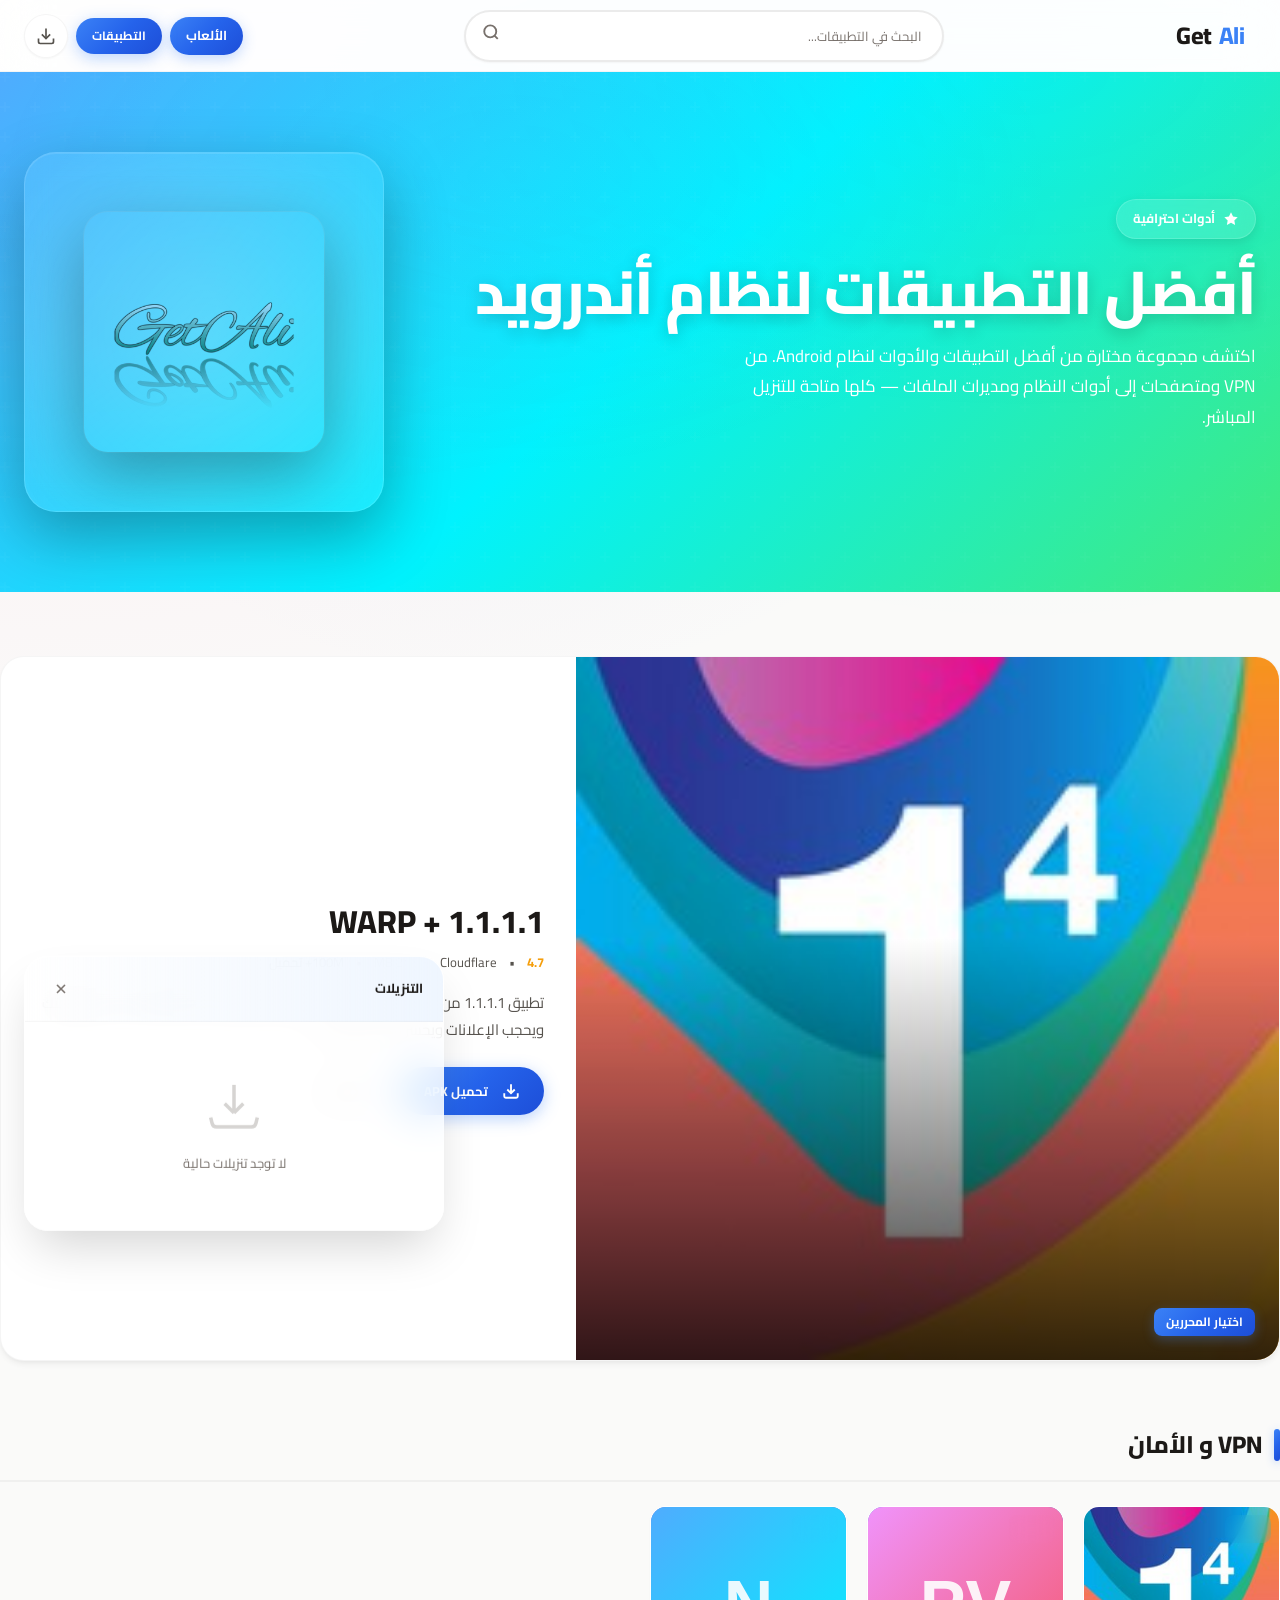
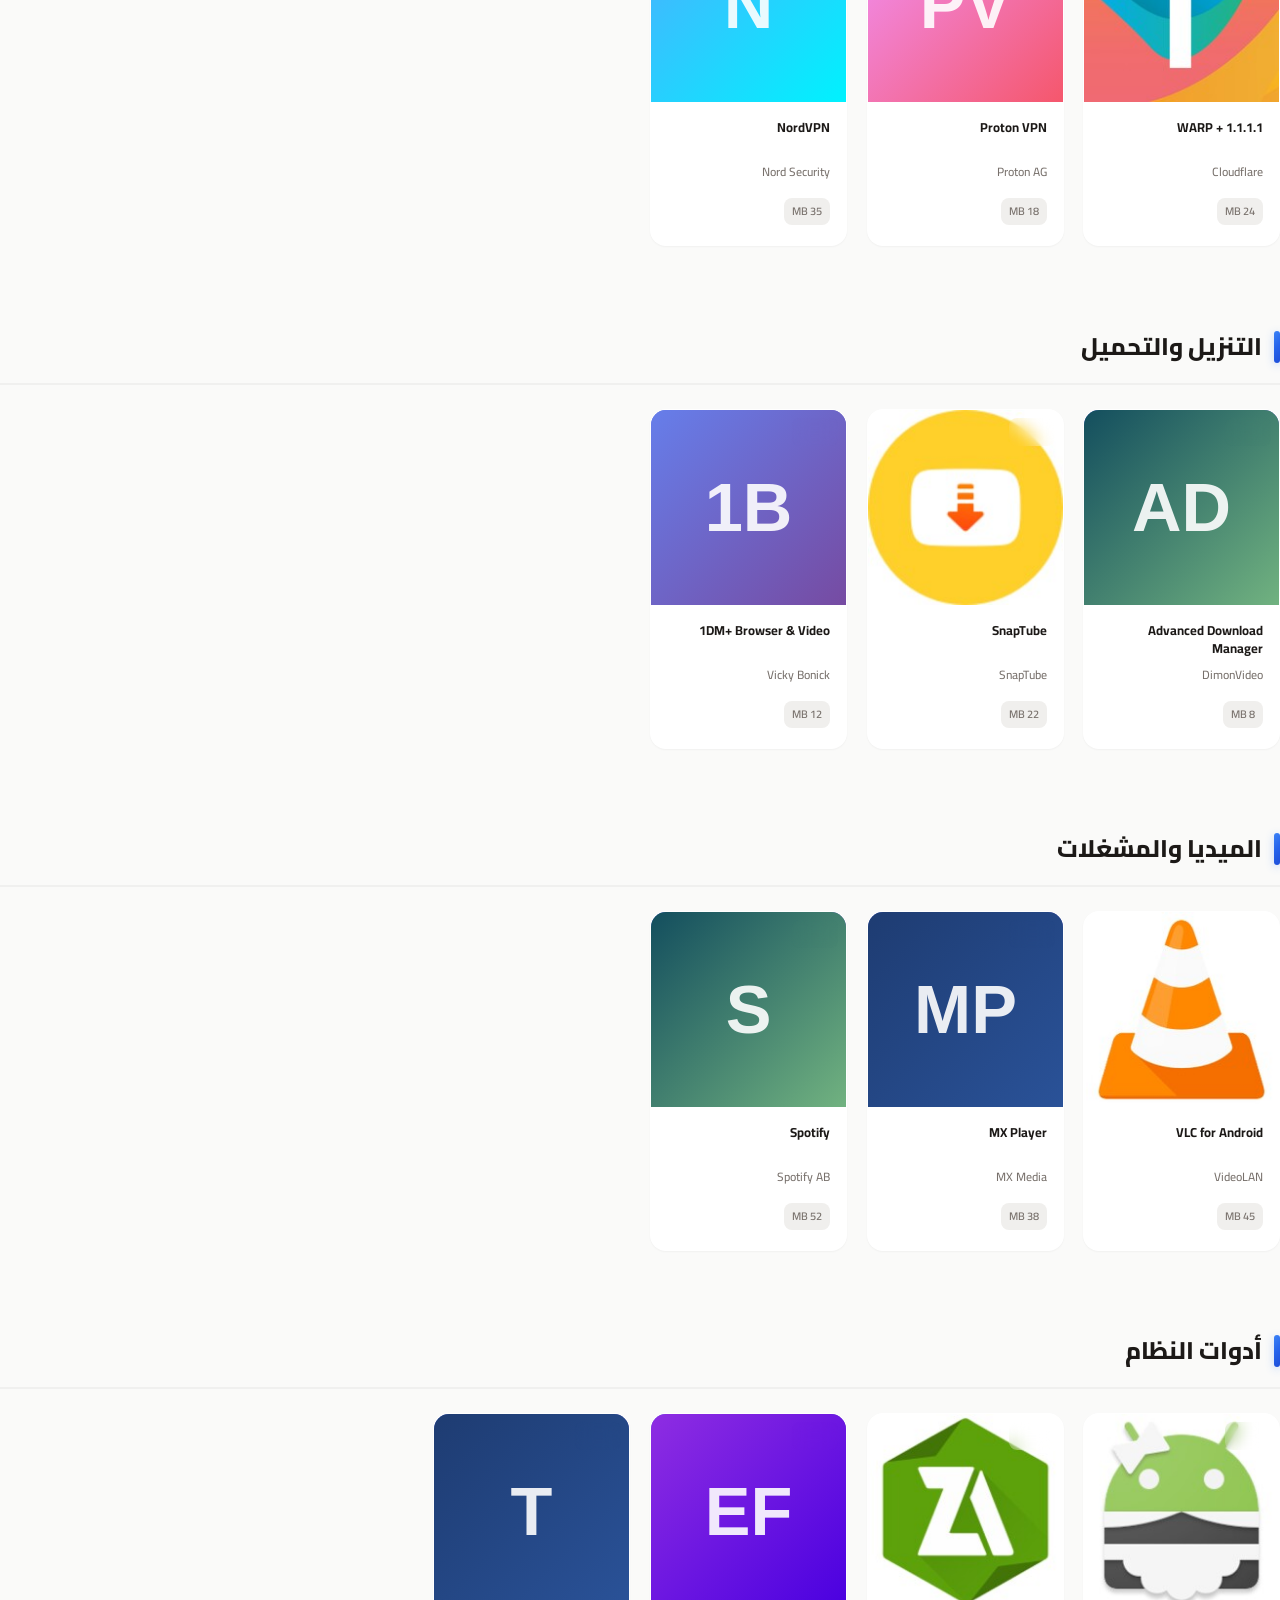
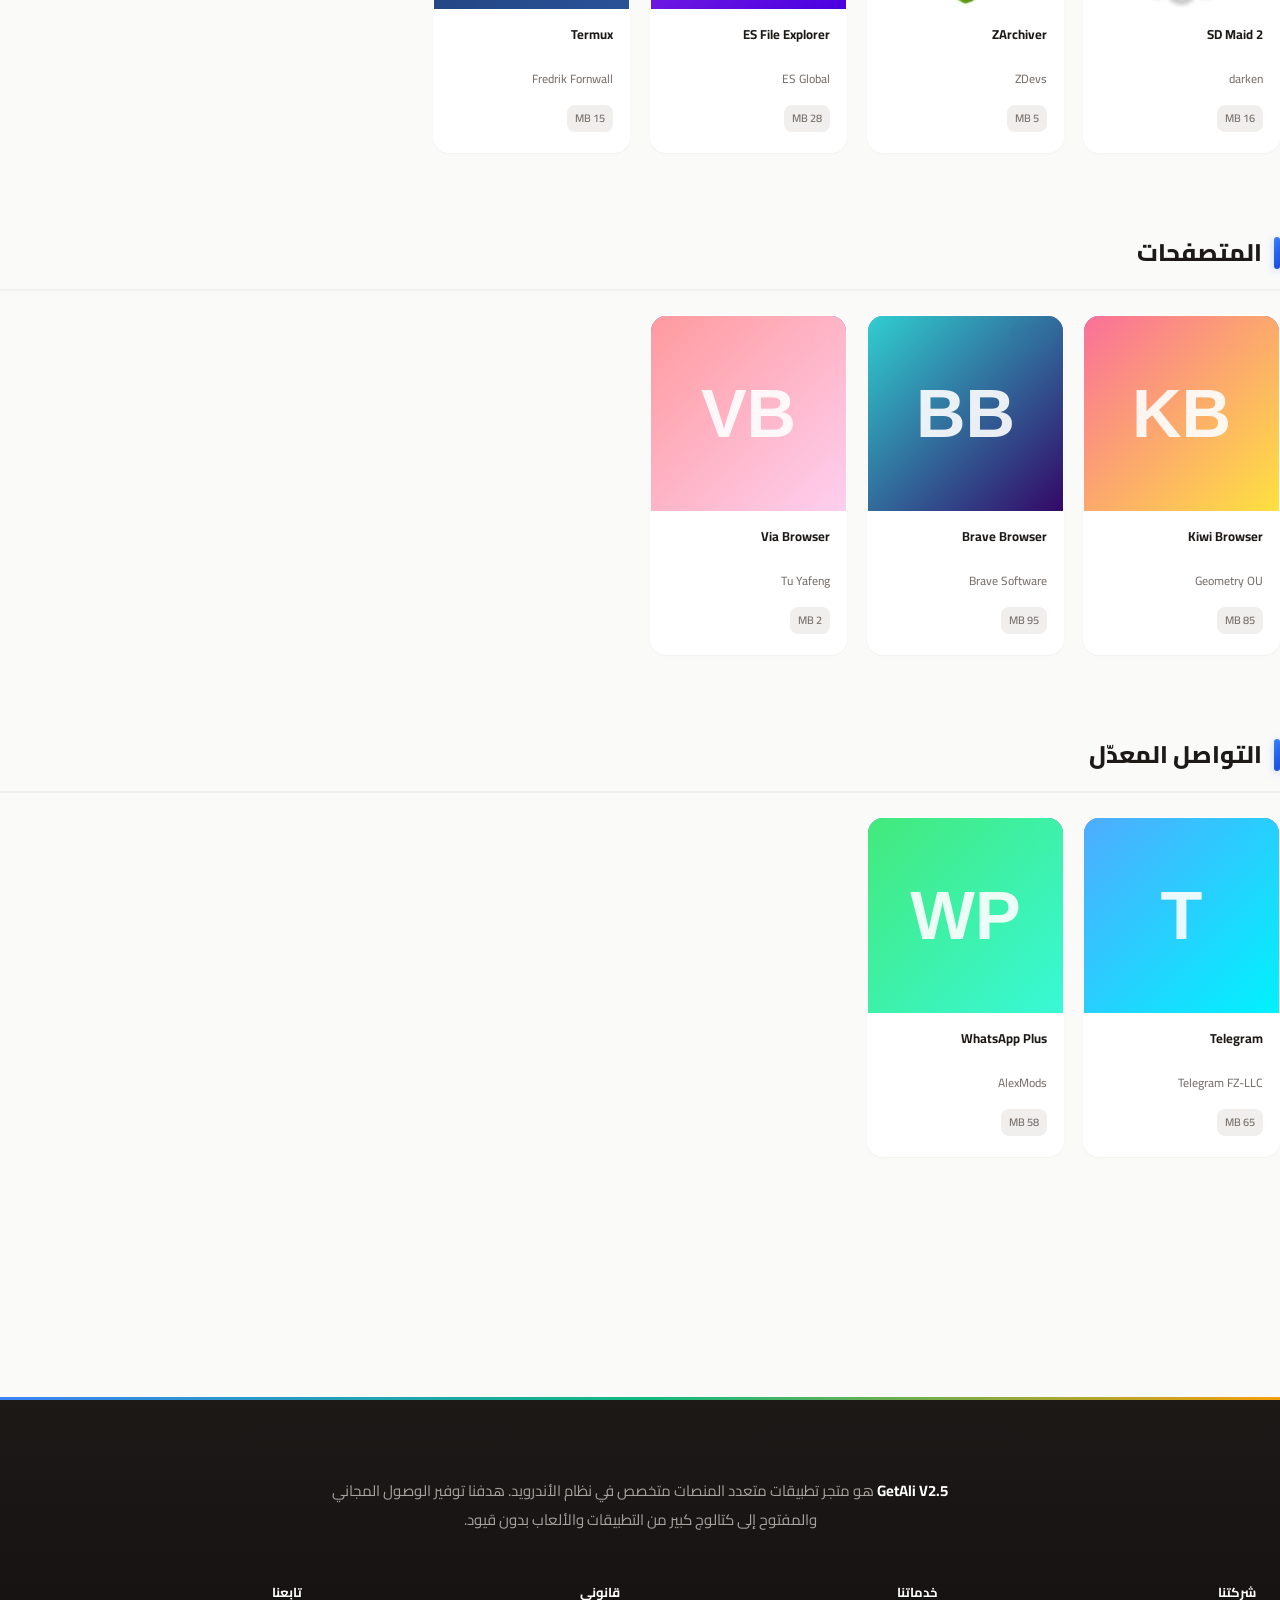
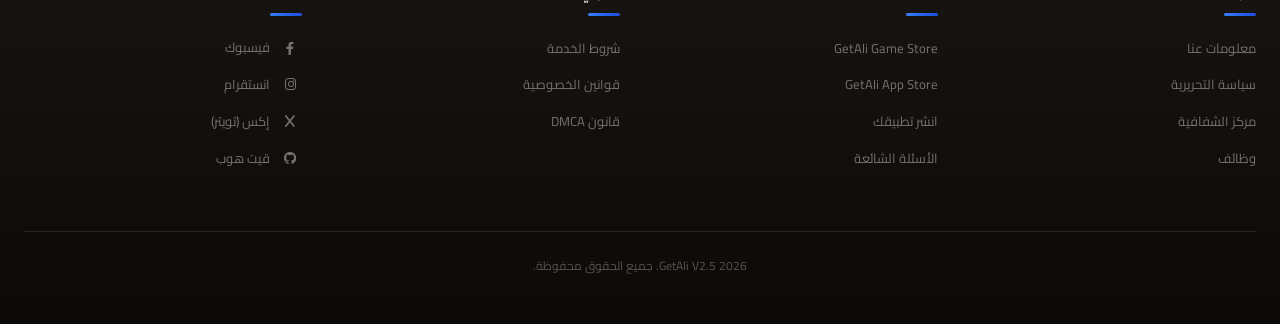
==== commit 4771b7e5: "Update app details and navigation in apps.html" ====
--- a/apps.html
+++ b/apps.html
@@ -3,9 +3,9 @@
 <head>
   <meta charset="UTF-8">
   <meta name="viewport" content="width=device-width, initial-scale=1.0">
-  <meta name="description" content="تفاصيل التطبيق - معلومات شاملة والتقييمات والتنزيل">
+  <meta name="description" content="أفضل التطبيقات والأدوات لنظام أندرويد - VPN، متصفحات، أدوات نظام">
   <meta name="theme-color" content="#0078d7">
-  <title id="pageTitle">تفاصيل التطبيق | GetAli V2.5</title>
+  <title>التطبيقات والأدوات | GetAli V2.5</title>
 
   <!-- Preconnect -->
   <link rel="preconnect" href="https://fonts.googleapis.com">
@@ -13,9 +13,10 @@
   <link href="https://fonts.googleapis.com/css2?family=Cairo:wght@400;500;600;700;800&display=swap" rel="stylesheet">
 
   <!-- Styles -->
-  <link rel="stylesheet" href="/css/style-pro.css">
-    <!-- Favicon -->
-  <link rel="icon" type="image/svg+xml" href="/images/hero-games.png">
+  <link rel="stylesheet" href="css/style-pro.css">
+
+  <!-- Favicon -->
+  <link rel="icon" type="image/svg+xml" href="images/hero-games.png">
   <link rel="stylesheet" href="https://cdnjs.cloudflare.com/ajax/libs/font-awesome/6.0.0/css/all.min.css">
 </head>
 <body>
@@ -52,7 +53,7 @@
         </a>
 
         <div class="search-bar">
-          <input type="search" id="searchInput" placeholder="البحث في التطبيقات والألعاب..." aria-label="البحث" autocomplete="off">
+          <input type="search" id="searchInput" placeholder="البحث في التطبيقات..." aria-label="البحث في التطبيقات" autocomplete="off">
           <span class="search-icon">
             <svg width="18" height="18" viewBox="0 0 24 24" fill="none" stroke="currentColor" stroke-width="2.5">
               <circle cx="11" cy="11" r="8"/><line x1="21" y1="21" x2="16.65" y2="16.65"/>
@@ -61,9 +62,9 @@
         </div>
 
         <div class="nav-menu">
-          <a href="index.html" class="nav-link" id="navGames">الألعاب</a>
-          <a href="apps.html" class="nav-link" id="navApps">التطبيقات</a>
-
+          <a href="games.html" class="nav-link active" id="navGames">الألعاب</a>
+          <a href="apps.html" class="btn btn-primary btn-sm" id="navApps">التطبيقات</a>
+          
           <button class="btn-icon" id="downloadToggle" aria-label="التنزيلات">
             <svg width="20" height="20" viewBox="0 0 24 24" fill="none" stroke="currentColor" stroke-width="2">
               <path d="M21 15v4a2 2 0 0 1-2 2H5a2 2 0 0 1-2-2v-4"/><polyline points="7 10 12 15 17 10"/><line x1="12" y1="15" x2="12" y2="3"/>
@@ -75,27 +76,44 @@
     </div>
   </header>
 
-  <!-- Detail Content -->
-  <main class="main-content container detail-page" id="detailContainer" role="main">
-    <!-- Loading State -->
-    <div class="detail-loading" id="detailLoading">
-      <div class="skeleton" style="height:300px;border-radius:16px;margin-bottom:24px"></div>
-      <div style="display:grid;grid-template-columns:1fr 1fr;gap:16px;margin-bottom:24px">
-        <div class="skeleton" style="height:120px;border-radius:12px"></div>
-        <div class="skeleton" style="height:120px;border-radius:12px"></div>
+  <!-- Hero Section -->
+  <section class="hero hero-apps" aria-label="مقدمة">
+    <div class="container">
+      <div class="hero-content">
+        <div class="hero-text">
+          <span class="hero-tag">
+            <svg width="16" height="16" viewBox="0 0 24 24" fill="currentColor"><polygon points="12 2 15.09 8.26 22 9.27 17 14.14 18.18 21.02 12 17.77 5.82 21.02 7 14.14 2 9.27 8.91 8.26 12 2"/></svg>
+            أدوات احترافية
+          </span>
+          <h1 class="hero-title">أفضل التطبيقات لنظام أندرويد</h1>
+          <p class="hero-desc">
+            اكتشف مجموعة مختارة من أفضل التطبيقات والأدوات لنظام Android.
+            من VPN ومتصفحات إلى أدوات النظام ومديرات الملفات — كلها متاحة للتنزيل المباشر.
+          </p>
+  
+        </div>
+        <div class="hero-visual">
+          <img src="/images/hero-games.png" alt="تطبيقات Android" class="hero-img"
+               onerror="this.src='data:image/svg+xml,%3Csvg xmlns=%22http://www.w3.org/2000/svg%22 width=%22200%22 height=%22200%22%3E%3Crect fill=%22%234facfe%22 width=%22200%22 height=%22200%22 rx=%2220%22/%3E%3Ctext x=%2250%25%22 y=%2250%25%22 dominant-baseline=%22middle%22 text-anchor=%22middle%22 font-family=%22Arial%22 font-size=%2280%22 fill=%22white%22%3EA%3C/text%3E%3C/svg%3E'">
+        </div>
       </div>
-      <div class="skeleton" style="height:200px;border-radius:12px"></div>
     </div>
+  </section>
 
-    <!-- Content rendered by JS -->
-    <div id="detailContent" style="display:none"></div>
-
-    <!-- Error State -->
-    <div class="detail-error" id="detailError" style="display:none">
-      <div style="font-size:64px;margin-bottom:16px">🔍</div>
-      <h2>التطبيق غير موجود</h2>
-      <p>لم نتمكن من العثور على التطبيق المطلوب. قد يكون الرابط غير صحيح.</p>
-      <a href="index.html" class="btn btn-primary" style="margin-top:24px">العودة للرئيسية</a>
+  <!-- Main Content -->
+  <main class="main-content container" id="store" role="main">
+    <div id="sectionsContainer">
+      <!-- Loading skeletons -->
+      <div style="display:grid;grid-template-columns:repeat(auto-fill,minmax(170px,1fr));gap:20px;margin-top:40px">
+        <div class="skeleton" style="height:220px;border-radius:12px"></div>
+        <div class="skeleton" style="height:220px;border-radius:12px"></div>
+        <div class="skeleton" style="height:220px;border-radius:12px"></div>
+        <div class="skeleton" style="height:220px;border-radius:12px"></div>
+        <div class="skeleton" style="height:220px;border-radius:12px"></div>
+        <div class="skeleton" style="height:220px;border-radius:12px"></div>
+        <div class="skeleton" style="height:220px;border-radius:12px"></div>
+        <div class="skeleton" style="height:220px;border-radius:12px"></div>
+      </div>
     </div>
   </main>
 
@@ -137,6 +155,8 @@
 
   <!-- Scripts -->
   <script src="js/download-manager.js"></script>
+  <script src="js/base-store.js"></script>
+  <script src="js/apps.js"></script>
   <script src="js/detail.js"></script>
 </body>
 </html>
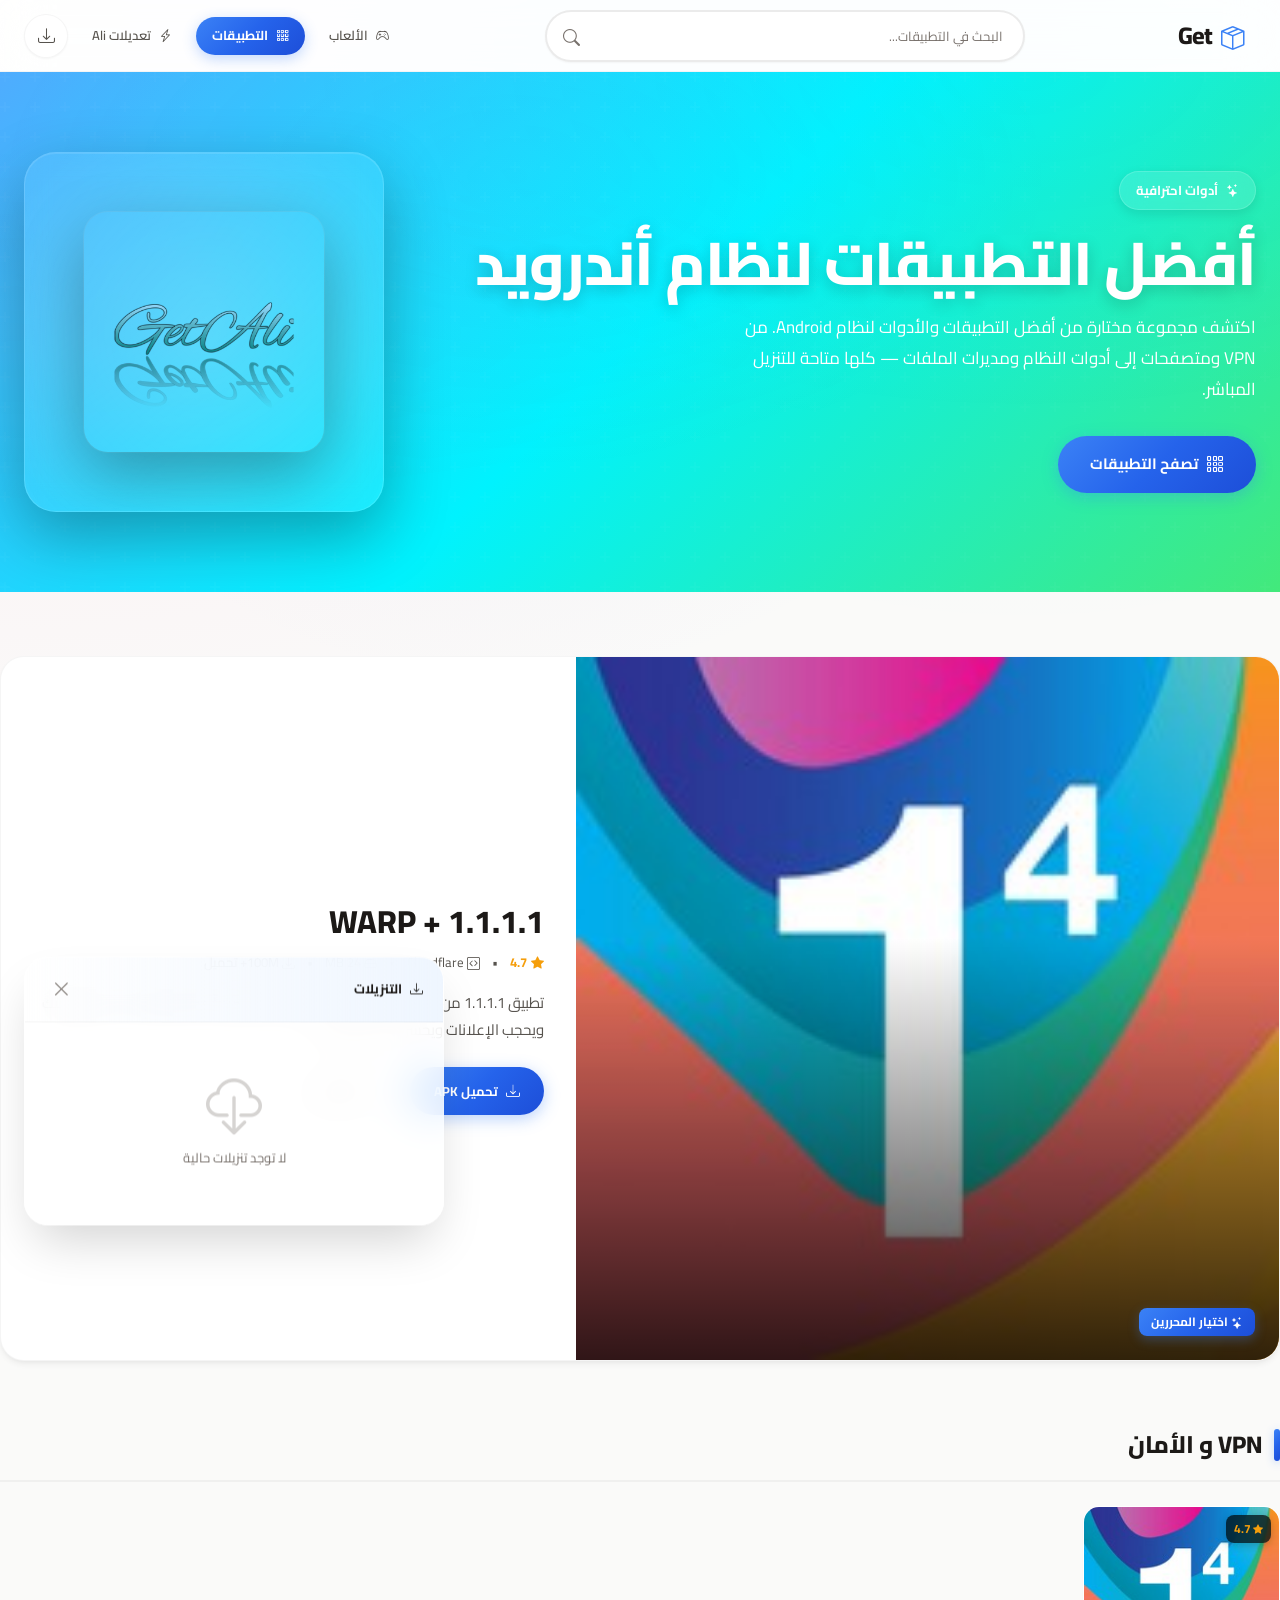
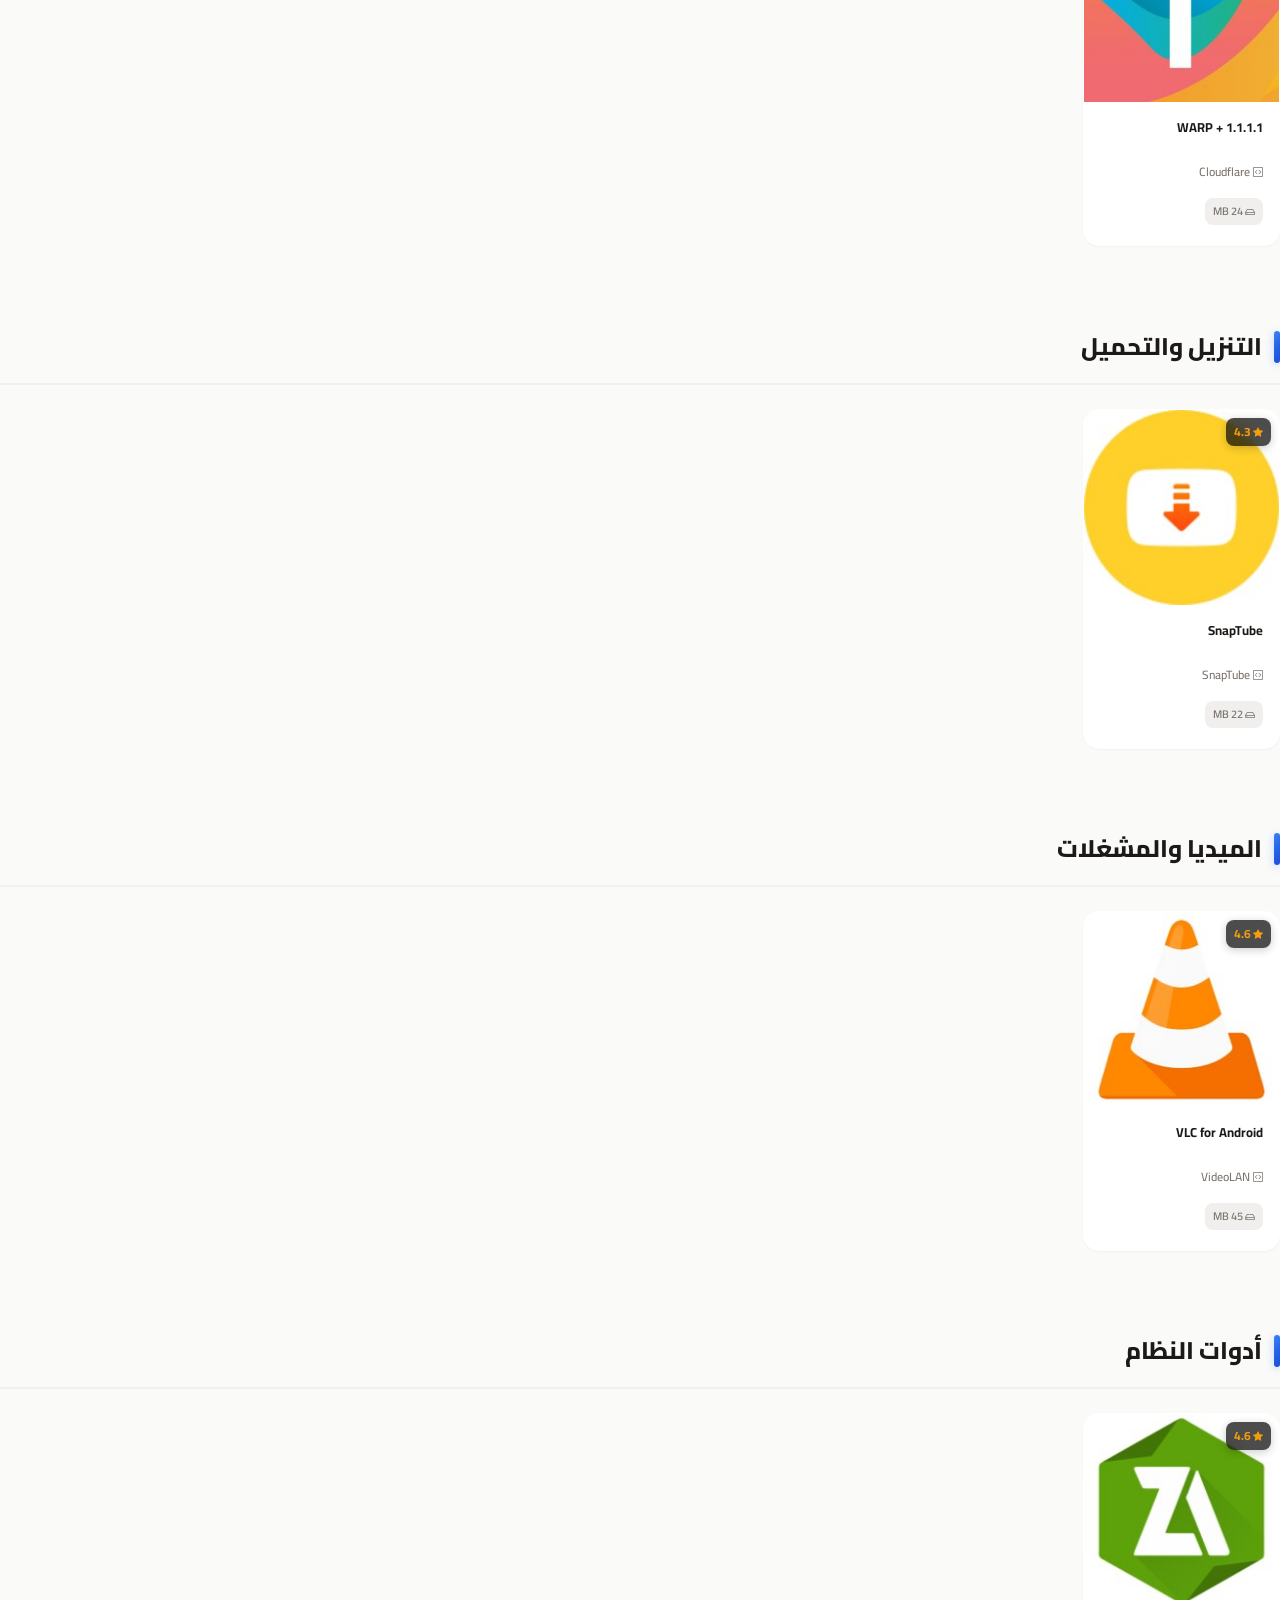
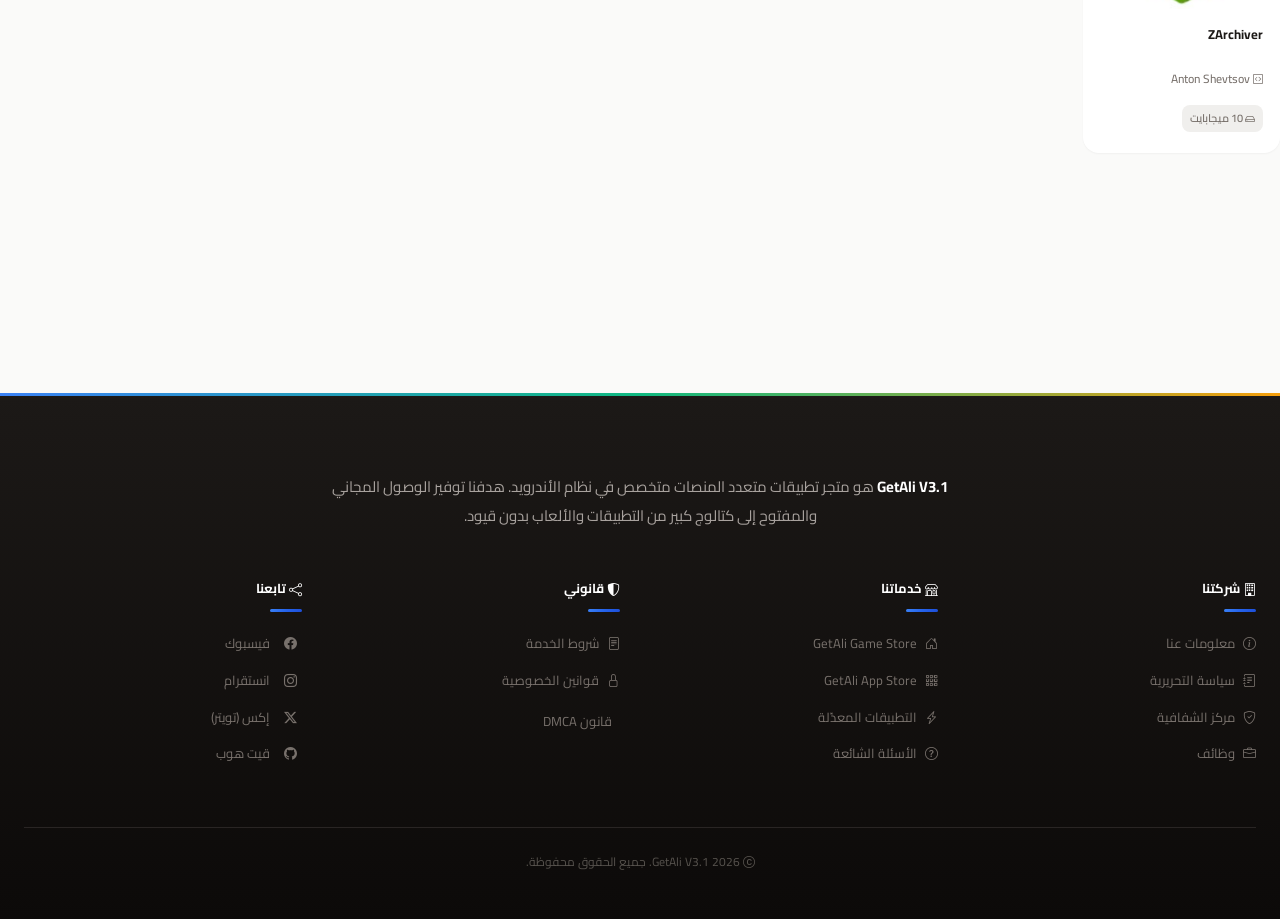
==== commit 80e367b5: "Add files via upload" ====
--- a/apps.html
+++ b/apps.html
@@ -2,22 +2,26 @@
 <html lang="ar" dir="rtl">
 <head>
   <meta charset="UTF-8">
-  <meta name="viewport" content="width=device-width, initial-scale=1.0">
-  <meta name="description" content="أفضل التطبيقات والأدوات لنظام أندرويد - VPN، متصفحات، أدوات نظام">
-  <meta name="theme-color" content="#0078d7">
-  <title>التطبيقات والأدوات | GetAli V2.5</title>
+  <meta name="viewport" content="width=device-width, initial-scale=1.0, maximum-scale=5.0">
+  <meta name="description" content="أفضل التطبيقات والأدوات لنظام أندرويد - VPN، متصفحات، أدوات نظام | GetAli V3.1">
+  <meta name="theme-color" content="#3b82f6">
+  <meta name="color-scheme" content="light dark">
+  <title>التطبيقات والأدوات | GetAli V3.1</title>
 
   <!-- Preconnect -->
   <link rel="preconnect" href="https://fonts.googleapis.com">
   <link rel="preconnect" href="https://fonts.gstatic.com" crossorigin>
   <link href="https://fonts.googleapis.com/css2?family=Cairo:wght@400;500;600;700;800&display=swap" rel="stylesheet">
 
+  <!-- Bootstrap Icons CDN -->
+  <link rel="stylesheet" href="https://cdn.jsdelivr.net/npm/bootstrap-icons@1.13.1/font/bootstrap-icons.min.css">
+
   <!-- Styles -->
   <link rel="stylesheet" href="css/style-pro.css">
 
   <!-- Favicon -->
   <link rel="icon" type="image/svg+xml" href="images/hero-games.png">
-  <link rel="stylesheet" href="https://cdnjs.cloudflare.com/ajax/libs/font-awesome/6.0.0/css/all.min.css">
+<base target="_blank">
 </head>
 <body>
 
@@ -27,18 +31,14 @@
   <!-- Download Panel -->
   <div class="download-panel" id="downloadPanel" aria-label="لوحة التنزيلات">
     <div class="download-header">
-      <h3>التنزيلات <span class="count" id="downloadCount" style="display:none">0</span></h3>
+      <h3><i class="bi bi-download"></i> التنزيلات <span class="count" id="downloadCount" style="display:none">0</span></h3>
       <button class="download-close" id="downloadClose" aria-label="إغلاق اللوحة">
-        <svg width="16" height="16" viewBox="0 0 24 24" fill="none" stroke="currentColor" stroke-width="2.5">
-          <line x1="18" y1="6" x2="6" y2="18"/><line x1="6" y1="6" x2="18" y2="18"/>
-        </svg>
+        <i class="bi bi-x-lg"></i>
       </button>
     </div>
     <div class="download-list" id="downloadList">
       <div class="download-empty">
-        <svg viewBox="0 0 24 24" fill="none" stroke="currentColor" stroke-width="1.5">
-          <path d="M12 15V3m0 12l-4-4m4 4l4-4M2 17l.621 2.485A2 2 0 0 0 4.561 21h14.878a2 2 0 0 0 1.94-1.515L22 17"/>
-        </svg>
+        <i class="bi bi-cloud-download" style="font-size: 56px; opacity: 0.3; display: block; margin-bottom: 12px;"></i>
         <div>لا توجد تنزيلات حالية</div>
       </div>
     </div>
@@ -49,26 +49,21 @@
     <div class="container">
       <nav class="navbar" role="navigation" aria-label="القائمة الرئيسية">
         <a href="index.html" class="brand" aria-label="GetAli الرئيسية">
-          <span>Ali</span>Get
+          <span><i class="bi bi-box-seam"></i></span>Get
         </a>
 
         <div class="search-bar">
           <input type="search" id="searchInput" placeholder="البحث في التطبيقات..." aria-label="البحث في التطبيقات" autocomplete="off">
-          <span class="search-icon">
-            <svg width="18" height="18" viewBox="0 0 24 24" fill="none" stroke="currentColor" stroke-width="2.5">
-              <circle cx="11" cy="11" r="8"/><line x1="21" y1="21" x2="16.65" y2="16.65"/>
-            </svg>
-          </span>
+          <span class="search-icon"><i class="bi bi-search"></i></span>
         </div>
 
         <div class="nav-menu">
-          <a href="games.html" class="nav-link active" id="navGames">الألعاب</a>
-          <a href="apps.html" class="btn btn-primary btn-sm" id="navApps">التطبيقات</a>
-          
+          <a href="games.html" class="nav-link" id="navGames"><i class="bi bi-controller"></i> الألعاب</a>
+          <a href="apps.html" class="nav-link active" id="navApps"><i class="bi bi-grid-3x3-gap"></i> التطبيقات</a>
+          <a href="mods.html" class="nav-link" id="navMods"><i class="bi bi-lightning-charge"></i> تعديلات Ali</a>
+
           <button class="btn-icon" id="downloadToggle" aria-label="التنزيلات">
-            <svg width="20" height="20" viewBox="0 0 24 24" fill="none" stroke="currentColor" stroke-width="2">
-              <path d="M21 15v4a2 2 0 0 1-2 2H5a2 2 0 0 1-2-2v-4"/><polyline points="7 10 12 15 17 10"/><line x1="12" y1="15" x2="12" y2="3"/>
-            </svg>
+            <i class="bi bi-download"></i>
             <span class="badge-count" id="downloadBadge" style="display:none">0</span>
           </button>
         </div>
@@ -82,7 +77,7 @@
       <div class="hero-content">
         <div class="hero-text">
           <span class="hero-tag">
-            <svg width="16" height="16" viewBox="0 0 24 24" fill="currentColor"><polygon points="12 2 15.09 8.26 22 9.27 17 14.14 18.18 21.02 12 17.77 5.82 21.02 7 14.14 2 9.27 8.91 8.26 12 2"/></svg>
+            <i class="bi bi-stars"></i>
             أدوات احترافية
           </span>
           <h1 class="hero-title">أفضل التطبيقات لنظام أندرويد</h1>
@@ -90,10 +85,15 @@
             اكتشف مجموعة مختارة من أفضل التطبيقات والأدوات لنظام Android.
             من VPN ومتصفحات إلى أدوات النظام ومديرات الملفات — كلها متاحة للتنزيل المباشر.
           </p>
-  
+          <div class="hero-actions">
+            <a href="#store" class="btn btn-primary btn-lg">
+              <i class="bi bi-grid-3x3-gap" style="font-size: 1.2em;"></i>
+              تصفح التطبيقات
+            </a>
+          </div>
         </div>
         <div class="hero-visual">
-          <img src="/images/hero-games.png" alt="تطبيقات Android" class="hero-img"
+          <img src="images/hero-games.png" alt="تطبيقات Android" class="hero-img"
                onerror="this.src='data:image/svg+xml,%3Csvg xmlns=%22http://www.w3.org/2000/svg%22 width=%22200%22 height=%22200%22%3E%3Crect fill=%22%234facfe%22 width=%22200%22 height=%22200%22 rx=%2220%22/%3E%3Ctext x=%2250%25%22 y=%2250%25%22 dominant-baseline=%22middle%22 text-anchor=%22middle%22 font-family=%22Arial%22 font-size=%2280%22 fill=%22white%22%3EA%3C/text%3E%3C/svg%3E'">
         </div>
       </div>
@@ -104,7 +104,7 @@
   <main class="main-content container" id="store" role="main">
     <div id="sectionsContainer">
       <!-- Loading skeletons -->
-      <div style="display:grid;grid-template-columns:repeat(auto-fill,minmax(170px,1fr));gap:20px;margin-top:40px">
+      <div style="display:grid;grid-template-columns:repeat(auto-fill,minmax(180px,1fr));gap:20px;margin-top:40px">
         <div class="skeleton" style="height:220px;border-radius:12px"></div>
         <div class="skeleton" style="height:220px;border-radius:12px"></div>
         <div class="skeleton" style="height:220px;border-radius:12px"></div>
@@ -121,34 +121,48 @@
   <footer class="site-footer" role="contentinfo">
     <div class="container">
       <div class="footer-top">
-        <strong>GetAli V2.5</strong> هو متجر تطبيقات متعدد المنصات متخصص في نظام الأندرويد.
+        <strong>GetAli V3.1</strong> هو متجر تطبيقات متعدد المنصات متخصص في نظام الأندرويد.
         هدفنا توفير الوصول المجاني والمفتوح إلى كتالوج كبير من التطبيقات والألعاب بدون قيود.
       </div>
       <div class="footer-grid">
         <div class="footer-col">
-          <h4>شركتنا</h4>
-          <ul><li><a href="#">معلومات عنا</a></li><li><a href="#">سياسة التحريرية</a></li><li><a href="#">مركز الشفافية</a></li><li><a href="#">وظائف</a></li></ul>
+          <h4><i class="bi bi-building"></i> شركتنا</h4>
+          <ul>
+            <li><a href="#"><i class="bi bi-info-circle"></i> معلومات عنا</a></li>
+            <li><a href="#"><i class="bi bi-journal-text"></i> سياسة التحريرية</a></li>
+            <li><a href="#"><i class="bi bi-shield-check"></i> مركز الشفافية</a></li>
+            <li><a href="#"><i class="bi bi-briefcase"></i> وظائف</a></li>
+          </ul>
         </div>
         <div class="footer-col">
-          <h4>خدماتنا</h4>
-          <ul><li><a href="index.html">GetAli Game Store</a></li><li><a href="apps.html">GetAli App Store</a></li><li><a href="#">انشر تطبيقك</a></li><li><a href="#">الأسئلة الشائعة</a></li></ul>
+          <h4><i class="bi bi-shop"></i> خدماتنا</h4>
+          <ul>
+            <li><a href="index.html"><i class="bi bi-house-door"></i> GetAli Game Store</a></li>
+            <li><a href="apps.html"><i class="bi bi-grid-3x3-gap"></i> GetAli App Store</a></li>
+            <li><a href="mods.html"><i class="bi bi-lightning-charge"></i> التطبيقات المعدّلة</a></li>
+            <li><a href="#"><i class="bi bi-question-circle"></i> الأسئلة الشائعة</a></li>
+          </ul>
         </div>
         <div class="footer-col">
-          <h4>قانوني</h4>
-          <ul><li><a href="#">شروط الخدمة</a></li><li><a href="#">قوانين الخصوصية</a></li><li><a href="#">قانون DMCA</a></li></ul>
+          <h4><i class="bi bi-shield-shaded"></i> قانوني</h4>
+          <ul>
+            <li><a href="#"><i class="bi bi-file-text"></i> شروط الخدمة</a></li>
+            <li><a href="#"><i class="bi bi-lock"></i> قوانين الخصوصية</a></li>
+            <li><a href="#"><i class="bi bi-copyright"></i> قانون DMCA</a></li>
+          </ul>
         </div>
         <div class="footer-col">
-          <h4>تابعنا</h4>
+          <h4><i class="bi bi-share"></i> تابعنا</h4>
           <ul class="social-links">
-            <li><a href="https://www.facebook.com/share/1DoWRyb1Ch/"><i class="fab fa-facebook-f"></i> فيسبوك</a></li>
-            <li><a href="https://www.instagram.com/alimol_hbh?igsh=djZjcTBuY3JoOGF0"><i class="fab fa-instagram"></i> انستقرام</a></li>
-            <li><a href="https://x.com/Aliopiilz3131A"><i class="fab fa-x"></i> إكس (تويتر)</a></li>
-            <li><a href="https://github.com/alimol31"><i class="fab fa-github"></i> قيت هوب</a></li>
+            <li><a href="https://www.facebook.com/share/1DoWRyb1Ch/"><i class="bi bi-facebook"></i> فيسبوك</a></li>
+            <li><a href="https://www.instagram.com/alimol_hbh?igsh=djZjcTBuY3JoOGF0"><i class="bi bi-instagram"></i> انستقرام</a></li>
+            <li><a href="https://x.com/Aliopiilz3131A"><i class="bi bi-twitter-x"></i> إكس (تويتر)</a></li>
+            <li><a href="https://github.com/alimol31"><i class="bi bi-github"></i> قيت هوب</a></li>
           </ul>
         </div>
       </div>
       <div class="footer-bottom">
-        <p> 2026 GetAli V2.5. جميع الحقوق محفوظة.</p>
+        <p><i class="bi bi-c-circle"></i> 2026 GetAli V3.1. جميع الحقوق محفوظة.</p>
       </div>
     </div>
   </footer>
@@ -159,4 +173,4 @@
   <script src="js/apps.js"></script>
   <script src="js/detail.js"></script>
 </body>
-</html>
+</html>
